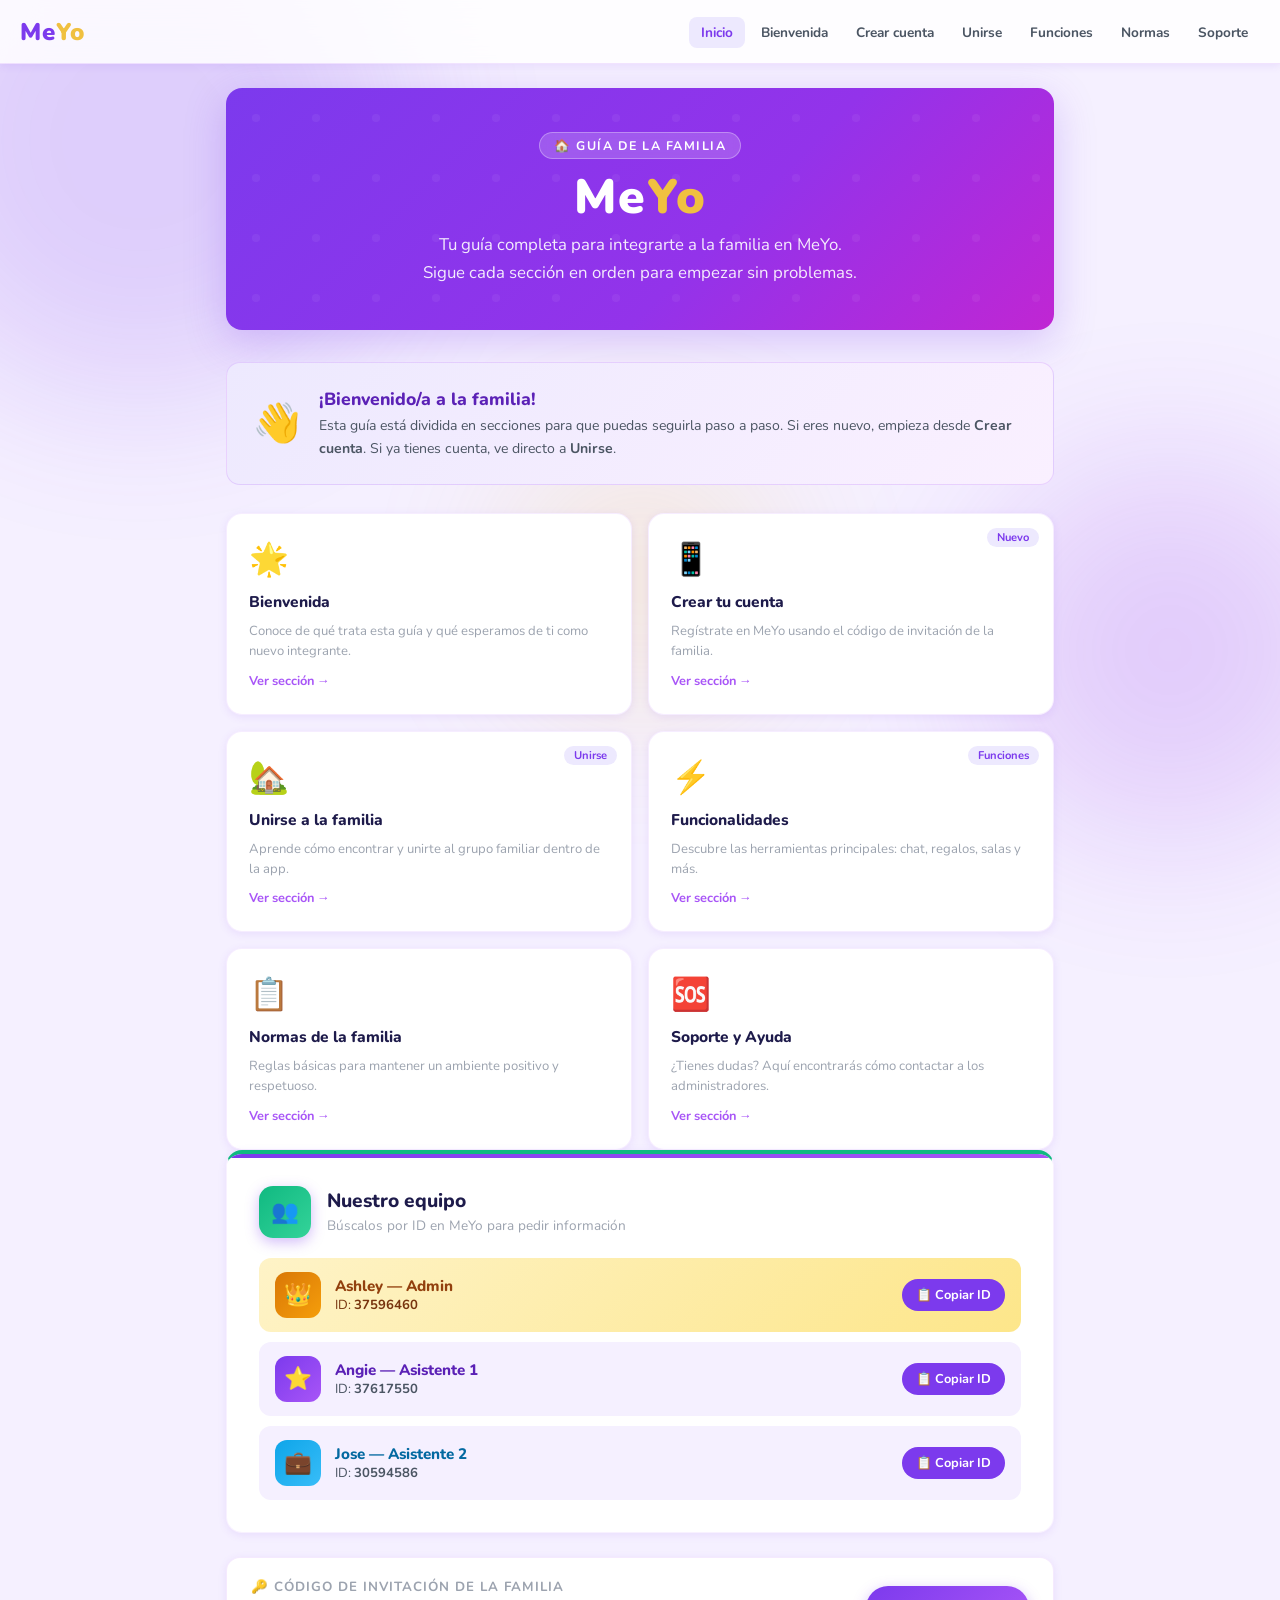
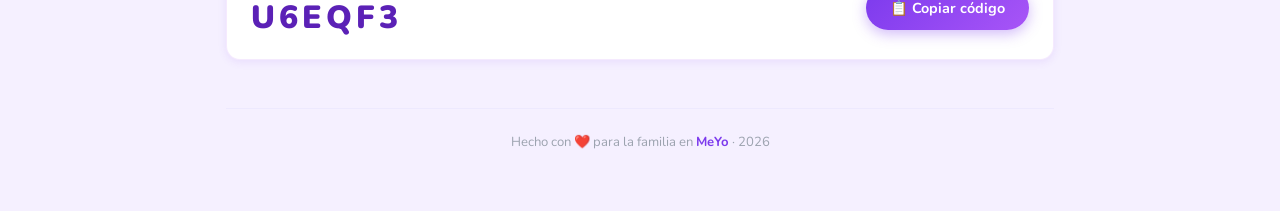
==== index.html @ df69c9ec "JSO: Huia de Meyo" ====
<!DOCTYPE html>
<html lang="es">
<head>
  <meta charset="UTF-8" />
  <meta name="viewport" content="width=device-width, initial-scale=1.0" />
  <title>MeYo – Familia</title>
  <link rel="stylesheet" href="css/styles.css" />
  <style>
    /* Index-specific styles */
    .hub-grid {
      display: grid;
      grid-template-columns: 1fr 1fr;
      gap: 16px;
      margin-top: 8px;
    }
    @media (max-width: 520px) { .hub-grid { grid-template-columns: 1fr; } }

    .hub-card {
      display: flex;
      flex-direction: column;
      align-items: flex-start;
      gap: 10px;
      background: var(--white);
      border-radius: 16px;
      padding: 24px 22px;
      text-decoration: none;
      border: 1px solid rgba(168,85,247,.10);
      box-shadow: var(--shadow-sm);
      transition: all var(--transition);
      position: relative;
      overflow: hidden;
    }
    .hub-card::before {
      content: '';
      position: absolute;
      inset: 0;
      background: linear-gradient(135deg, var(--purple-soft), transparent);
      opacity: 0;
      transition: opacity var(--transition);
    }
    .hub-card:hover {
      transform: translateY(-4px);
      box-shadow: var(--shadow-md);
      border-color: rgba(168,85,247,.3);
    }
    .hub-card:hover::before { opacity: 1; }

    .hub-icon {
      font-size: 2rem;
      position: relative;
      transition: transform var(--transition);
    }
    .hub-card:hover .hub-icon { transform: scale(1.15) rotate(-5deg); }

    .hub-card-title {
      font-size: .97rem;
      font-weight: 800;
      color: var(--text-dark);
      position: relative;
    }
    .hub-card-desc {
      font-size: .82rem;
      color: var(--text-light);
      line-height: 1.5;
      position: relative;
    }
    .hub-arrow {
      margin-top: auto;
      font-size: .8rem;
      font-weight: 700;
      color: var(--purple-light);
      display: flex;
      align-items: center;
      gap: 4px;
      position: relative;
      transition: gap var(--transition);
    }
    .hub-card:hover .hub-arrow { gap: 8px; }

    .hub-step-tag {
      position: absolute;
      top: 14px;
      right: 14px;
      background: var(--purple-mist);
      color: var(--purple);
      font-size: .7rem;
      font-weight: 700;
      padding: 2px 10px;
      border-radius: 999px;
    }

    .welcome-banner {
      background: linear-gradient(135deg, var(--purple-mist), #faf0ff);
      border-radius: 14px;
      padding: 24px 26px;
      margin-bottom: 28px;
      display: flex;
      align-items: center;
      gap: 18px;
      border: 1px solid rgba(168,85,247,.2);
    }
    .welcome-banner .wicon { font-size: 2.4rem; }
    .welcome-banner h2 { font-size: 1.1rem; font-weight: 800; color: var(--purple-dark); margin-bottom: 4px; }
    .welcome-banner p  { font-size: .88rem; color: var(--text-mid); line-height: 1.6; }

    .quick-code {
      background: var(--white);
      border-radius: 14px;
      padding: 20px 24px;
      margin-top: 24px;
      border: 1px solid rgba(168,85,247,.12);
      box-shadow: var(--shadow-sm);
      display: flex;
      align-items: center;
      justify-content: space-between;
      gap: 16px;
      flex-wrap: wrap;
    }
    .quick-code-label { font-size: .83rem; font-weight: 700; color: var(--text-light); text-transform: uppercase; letter-spacing: 1px; }
    .quick-code-number { font-size: 1.8rem; font-weight: 900; letter-spacing: 5px; color: var(--purple-dark); }
  </style>
</head>
<body>

  <div class="bg-blob bg-blob-1"></div>
  <div class="bg-blob bg-blob-2"></div>
  <div class="bg-blob bg-blob-3"></div>

  <!-- Navbar -->
  <nav class="navbar">
    <a href="index.html" class="navbar-logo">Me<span>Yo</span></a>
    <button class="hamburger" id="hamburger" aria-label="Menú">
      <span></span><span></span><span></span>
    </button>
    <ul class="navbar-links" id="nav-links">
      <li><a href="index.html">Inicio</a></li>
      <li><a href="bienvenida.html">Bienvenida</a></li>
      <li><a href="paso1.html">Crear cuenta</a></li>
      <li><a href="paso2.html">Unirse</a></li>
      <li><a href="paso3.html">Funciones</a></li>
      <li><a href="normas.html">Normas</a></li>
      <li><a href="soporte.html">Soporte</a></li>
    </ul>
  </nav>

  <div class="page-wrapper">

    <!-- Hero -->
    <div class="hero animate-in">
      <div class="hero-badge">🏠 Guía de la Familia</div>
      <div class="hero-logo">Me<span>Yo</span></div>
      <p>Tu guía completa para integrarte a la familia en MeYo.<br />
         Sigue cada sección en orden para empezar sin problemas.</p>
    </div>

    <!-- Welcome Banner -->
    <div class="welcome-banner animate-in">
      <div class="wicon">👋</div>
      <div>
        <h2>¡Bienvenido/a a la familia!</h2>
        <p>Esta guía está dividida en secciones para que puedas seguirla paso a paso. Si eres nuevo, empieza desde <strong>Crear cuenta</strong>. Si ya tienes cuenta, ve directo a <strong>Unirse</strong>.</p>
      </div>
    </div>

    <!-- Hub Grid -->
    <div class="hub-grid">
      <a href="bienvenida.html" class="hub-card animate-in">
        <div class="hub-icon">🌟</div>
        <div class="hub-card-title">Bienvenida</div>
        <div class="hub-card-desc">Conoce de qué trata esta guía y qué esperamos de ti como nuevo integrante.</div>
        <div class="hub-arrow">Ver sección →</div>
      </a>

      <a href="paso1.html" class="hub-card animate-in">
        <div class="hub-step-tag">Nuevo</div>
        <div class="hub-icon">📱</div>
        <div class="hub-card-title">Crear tu cuenta</div>
        <div class="hub-card-desc">Regístrate en MeYo usando el código de invitación de la familia.</div>
        <div class="hub-arrow">Ver sección →</div>
      </a>

      <a href="paso2.html" class="hub-card animate-in">
        <div class="hub-step-tag">Unirse</div>
        <div class="hub-icon">🏡</div>
        <div class="hub-card-title">Unirse a la familia</div>
        <div class="hub-card-desc">Aprende cómo encontrar y unirte al grupo familiar dentro de la app.</div>
        <div class="hub-arrow">Ver sección →</div>
      </a>

      <a href="paso3.html" class="hub-card animate-in">
        <div class="hub-step-tag">Funciones</div>
        <div class="hub-icon">⚡</div>
        <div class="hub-card-title">Funcionalidades</div>
        <div class="hub-card-desc">Descubre las herramientas principales: chat, regalos, salas y más.</div>
        <div class="hub-arrow">Ver sección →</div>
      </a>

      <a href="normas.html" class="hub-card animate-in">
        <div class="hub-icon">📋</div>
        <div class="hub-card-title">Normas de la familia</div>
        <div class="hub-card-desc">Reglas básicas para mantener un ambiente positivo y respetuoso.</div>
        <div class="hub-arrow">Ver sección →</div>
      </a>

      <a href="soporte.html" class="hub-card animate-in">
        <div class="hub-icon">🆘</div>
        <div class="hub-card-title">Soporte y Ayuda</div>
        <div class="hub-card-desc">¿Tienes dudas? Aquí encontrarás cómo contactar a los administradores.</div>
        <div class="hub-arrow">Ver sección →</div>
      </a>
    </div>

    <!-- Team Contacts -->
    <div class="card animate-in" style="border-top: 4px solid var(--green);">  
      <div class="card-header">
        <div class="step-badge" style="background:linear-gradient(135deg,var(--green),#34d399);">&#x1F465;</div>
        <div>
          <div class="card-title">Nuestro equipo</div>
          <div class="card-subtitle">Búscalos por ID en MeYo para pedir información</div>
        </div>
      </div>
      <div style="display:flex;flex-direction:column;gap:10px;margin-top:4px;">
        <div style="display:flex;align-items:center;gap:14px;background:linear-gradient(135deg,#fef3c7,#fde68a);border-radius:12px;padding:14px 16px;">
          <div style="width:46px;height:46px;border-radius:12px;background:linear-gradient(135deg,#d97706,#f59e0b);display:flex;align-items:center;justify-content:center;font-size:1.4rem;flex-shrink:0;">&#x1F451;</div>
          <div style="flex:1;">
            <div style="font-size:.95rem;font-weight:800;color:#92400e;">Ashley &mdash; Admin</div>
            <div style="font-size:.82rem;color:#78350f;">ID: <strong>37596460</strong></div>
          </div>
          <button class="copy-btn" data-copy="37596460" style="margin:0;padding:7px 14px;font-size:.8rem;">&#x1F4CB; Copiar ID</button>
        </div>
        <div style="display:flex;align-items:center;gap:14px;background:var(--purple-soft);border-radius:12px;padding:14px 16px;">
          <div style="width:46px;height:46px;border-radius:12px;background:linear-gradient(135deg,var(--purple),var(--purple-light));display:flex;align-items:center;justify-content:center;font-size:1.4rem;flex-shrink:0;">&#x2B50;</div>
          <div style="flex:1;">
            <div style="font-size:.95rem;font-weight:800;color:var(--purple-dark);">Angie &mdash; Asistente 1</div>
            <div style="font-size:.82rem;color:var(--text-mid);">ID: <strong>37617550</strong></div>
          </div>
          <button class="copy-btn" data-copy="37617550" style="margin:0;padding:7px 14px;font-size:.8rem;">&#x1F4CB; Copiar ID</button>
        </div>
        <div style="display:flex;align-items:center;gap:14px;background:var(--purple-soft);border-radius:12px;padding:14px 16px;">
          <div style="width:46px;height:46px;border-radius:12px;background:linear-gradient(135deg,#0ea5e9,#38bdf8);display:flex;align-items:center;justify-content:center;font-size:1.4rem;flex-shrink:0;">&#x1F4BC;</div>
          <div style="flex:1;">
            <div style="font-size:.95rem;font-weight:800;color:#0369a1;">Jose &mdash; Asistente 2</div>
            <div style="font-size:.82rem;color:var(--text-mid);">ID: <strong>30594586</strong></div>
          </div>
          <button class="copy-btn" data-copy="30594586" style="margin:0;padding:7px 14px;font-size:.8rem;">&#x1F4CB; Copiar ID</button>
        </div>
      </div>
    </div>

    <!-- Quick Code -->
    <div class="quick-code animate-in">
      <div>
        <div class="quick-code-label">🔑 Código de invitación de la familia</div>
        <div class="quick-code-number" style="font-size:2rem;letter-spacing:4px;">U6EQF3</div>
      </div>
      <button class="btn btn-primary" data-copy="U6EQF3">📋 Copiar código</button>
    </div>

    <footer class="page-footer">
      <p>Hecho con ❤️ para la familia en <strong>MeYo</strong> · 2026</p>
    </footer>

  </div>

  <div id="toast" class="toast"></div>
  <script src="js/main.js"></script>
</body>
</html>
---- css/styles.css ----
/* ============================================================
   MeYo Family – Global Stylesheet
   ============================================================ */

@import url('https://fonts.googleapis.com/css2?family=Nunito:wght@400;600;700;800;900&display=swap');

/* ---------- CSS Variables ---------- */
:root {
  --purple-dark:  #5b21b6;
  --purple:       #7c3aed;
  --purple-mid:   #9333ea;
  --purple-light: #a855f7;
  --purple-soft:  #f5f0ff;
  --purple-mist:  #ede9fe;
  --gold:         #f0c040;
  --orange:       #f97316;
  --green:        #10b981;
  --red:          #ef4444;
  --white:        #ffffff;
  --text-dark:    #1e1b4b;
  --text-mid:     #4b5563;
  --text-light:   #9ca3af;
  --shadow-sm:    0 2px 8px rgba(124,58,237,.10);
  --shadow-md:    0 6px 24px rgba(124,58,237,.18);
  --shadow-lg:    0 12px 40px rgba(124,58,237,.25);
  --radius:       16px;
  --radius-sm:    10px;
  --transition:   .3s cubic-bezier(.4,0,.2,1);
}

/* ---------- Reset & Base ---------- */
*, *::before, *::after { box-sizing: border-box; margin: 0; padding: 0; }

html { scroll-behavior: smooth; }

body {
  font-family: 'Nunito', 'Segoe UI', sans-serif;
  background: var(--purple-soft);
  color: var(--text-dark);
  min-height: 100vh;
  overflow-x: hidden;
}

/* ---------- Animated BG Blobs ---------- */
.bg-blob {
  position: fixed;
  border-radius: 50%;
  filter: blur(80px);
  opacity: .18;
  pointer-events: none;
  z-index: 0;
  animation: blobDrift 12s ease-in-out infinite alternate;
}
.bg-blob-1 { width: 520px; height: 520px; background: var(--purple);  top: -120px; left: -120px; animation-delay: 0s; }
.bg-blob-2 { width: 380px; height: 380px; background: var(--purple-mid); bottom: 60px; right: -80px; animation-delay: 3s; }
.bg-blob-3 { width: 260px; height: 260px; background: var(--gold); top: 50%; left: 40%; animation-delay: 6s; }

@keyframes blobDrift {
  from { transform: translate(0,0) scale(1); }
  to   { transform: translate(30px,20px) scale(1.08); }
}

/* ---------- Main Wrapper ---------- */
.page-wrapper {
  position: relative;
  z-index: 1;
  max-width: 860px;
  margin: 0 auto;
  padding: 24px 16px 60px;
}

/* ---------- Top Navigation Bar ---------- */
.navbar {
  position: sticky;
  top: 0;
  z-index: 100;
  background: rgba(255,255,255,.85);
  backdrop-filter: blur(18px);
  -webkit-backdrop-filter: blur(18px);
  border-bottom: 1px solid rgba(168,85,247,.15);
  box-shadow: var(--shadow-sm);
  padding: 0 20px;
  display: flex;
  align-items: center;
  justify-content: space-between;
  height: 64px;
}

.navbar-logo {
  font-size: 1.5rem;
  font-weight: 900;
  color: var(--purple);
  text-decoration: none;
  letter-spacing: 1px;
}
.navbar-logo span { color: var(--gold); }

.navbar-links {
  display: flex;
  gap: 4px;
  list-style: none;
}

.navbar-links a {
  text-decoration: none;
  font-size: .85rem;
  font-weight: 700;
  color: var(--text-mid);
  padding: 6px 12px;
  border-radius: 8px;
  transition: background var(--transition), color var(--transition);
}
.navbar-links a:hover,
.navbar-links a.active {
  background: var(--purple-mist);
  color: var(--purple);
}

.hamburger {
  display: none;
  flex-direction: column;
  gap: 5px;
  cursor: pointer;
  background: none;
  border: none;
  padding: 4px;
}
.hamburger span {
  display: block;
  width: 24px;
  height: 3px;
  background: var(--purple);
  border-radius: 3px;
  transition: var(--transition);
}

@media (max-width: 640px) {
  .hamburger { display: flex; }
  .navbar-links {
    display: none;
    position: absolute;
    top: 64px; left: 0; right: 0;
    background: var(--white);
    flex-direction: column;
    padding: 12px 20px 20px;
    border-bottom: 1px solid var(--purple-mist);
    box-shadow: var(--shadow-md);
  }
  .navbar-links.open { display: flex; }
}

/* ---------- Page Hero ---------- */
.hero {
  background: linear-gradient(135deg, var(--purple) 0%, var(--purple-mid) 60%, #c026d3 100%);
  border-radius: var(--radius);
  padding: 44px 32px;
  text-align: center;
  color: var(--white);
  margin-bottom: 32px;
  box-shadow: var(--shadow-lg);
  position: relative;
  overflow: hidden;
}

.hero::before {
  content: '';
  position: absolute;
  inset: 0;
  background: url("data:image/svg+xml,%3Csvg width='60' height='60' viewBox='0 0 60 60' xmlns='http://www.w3.org/2000/svg'%3E%3Cg fill='none' fill-rule='evenodd'%3E%3Cg fill='%23ffffff' fill-opacity='0.05'%3E%3Ccircle cx='30' cy='30' r='4'/%3E%3C/g%3E%3C/g%3E%3C/svg%3E") repeat;
}

.hero-badge {
  display: inline-block;
  background: rgba(255,255,255,.18);
  border: 1px solid rgba(255,255,255,.3);
  border-radius: 999px;
  font-size: .78rem;
  font-weight: 700;
  letter-spacing: 1.5px;
  text-transform: uppercase;
  padding: 4px 14px;
  margin-bottom: 14px;
  backdrop-filter: blur(8px);
}

.hero-logo {
  font-size: 3rem;
  font-weight: 900;
  letter-spacing: 2px;
  line-height: 1;
  margin-bottom: 10px;
  position: relative;
}
.hero-logo span { color: var(--gold); }

.hero p {
  font-size: 1.05rem;
  opacity: .9;
  max-width: 520px;
  margin: 0 auto;
  line-height: 1.65;
  position: relative;
}

/* ---------- Step Progress Bar ---------- */
.progress-bar {
  display: flex;
  align-items: center;
  justify-content: center;
  gap: 0;
  margin-bottom: 32px;
  flex-wrap: wrap;
  gap: 6px;
}

.progress-step {
  display: flex;
  flex-direction: column;
  align-items: center;
  gap: 6px;
  text-decoration: none;
}

.progress-circle {
  width: 40px;
  height: 40px;
  border-radius: 50%;
  background: var(--white);
  border: 2px solid var(--purple-mist);
  display: flex;
  align-items: center;
  justify-content: center;
  font-size: .9rem;
  font-weight: 800;
  color: var(--text-light);
  transition: var(--transition);
  box-shadow: var(--shadow-sm);
}

.progress-step.done .progress-circle {
  background: var(--green);
  border-color: var(--green);
  color: var(--white);
}
.progress-step.active .progress-circle {
  background: linear-gradient(135deg, var(--purple), var(--purple-light));
  border-color: var(--purple);
  color: var(--white);
  box-shadow: 0 0 0 4px rgba(168,85,247,.25);
  transform: scale(1.12);
}
.progress-step:hover .progress-circle {
  border-color: var(--purple-light);
  color: var(--purple);
  transform: scale(1.08);
}
.progress-step.active:hover .progress-circle { transform: scale(1.12); }

.progress-label {
  font-size: .7rem;
  font-weight: 700;
  color: var(--text-light);
  text-transform: uppercase;
  letter-spacing: .5px;
}
.progress-step.active .progress-label { color: var(--purple); }

.progress-line {
  flex: 1;
  min-width: 20px;
  max-width: 60px;
  height: 2px;
  background: var(--purple-mist);
  border-radius: 2px;
  margin-bottom: 22px;
}

/* ---------- Cards ---------- */
.card {
  background: var(--white);
  border-radius: var(--radius);
  padding: 32px;
  box-shadow: var(--shadow-sm);
  margin-bottom: 24px;
  transition: box-shadow var(--transition), transform var(--transition);
  border: 1px solid rgba(168,85,247,.08);
  position: relative;
  overflow: hidden;
}
.card:hover {
  box-shadow: var(--shadow-md);
  transform: translateY(-2px);
}
.card::before {
  content: '';
  position: absolute;
  top: 0; left: 0; right: 0;
  height: 4px;
  background: linear-gradient(90deg, var(--purple), var(--purple-light));
  border-radius: var(--radius) var(--radius) 0 0;
}
.card.orange::before { background: linear-gradient(90deg, var(--orange), #fbbf24); }
.card.green::before  { background: linear-gradient(90deg, var(--green), #34d399); }

/* ---------- Card Header ---------- */
.card-header {
  display: flex;
  align-items: center;
  gap: 16px;
  margin-bottom: 20px;
}

.step-badge {
  width: 52px;
  height: 52px;
  border-radius: 14px;
  background: linear-gradient(135deg, var(--purple), var(--purple-light));
  display: flex;
  align-items: center;
  justify-content: center;
  font-size: 1.4rem;
  font-weight: 800;
  color: var(--white);
  flex-shrink: 0;
  box-shadow: 0 4px 14px rgba(124,58,237,.35);
}
.step-badge.orange { background: linear-gradient(135deg, var(--orange), #fbbf24); box-shadow: 0 4px 14px rgba(249,115,22,.35); }
.step-badge.green  { background: linear-gradient(135deg, var(--green), #34d399);  box-shadow: 0 4px 14px rgba(16,185,129,.35); }

.card-title {
  font-size: 1.2rem;
  font-weight: 800;
  color: var(--text-dark);
  line-height: 1.3;
}
.card-subtitle {
  font-size: .85rem;
  color: var(--text-light);
  margin-top: 2px;
}

/* ---------- Typography in Cards ---------- */
.card p {
  font-size: .97rem;
  line-height: 1.75;
  color: var(--text-mid);
  margin-bottom: 12px;
}
.card p:last-child { margin-bottom: 0; }

.card ol, .card ul {
  padding-left: 20px;
  display: flex;
  flex-direction: column;
  gap: 8px;
}
.card ol li, .card ul li {
  font-size: .95rem;
  line-height: 1.7;
  color: var(--text-mid);
}
.card ul { list-style: none; padding-left: 0; }
.card ul li { padding-left: 20px; position: relative; }
.card ul li::before {
  content: '→';
  position: absolute;
  left: 0;
  color: var(--purple-light);
  font-weight: 700;
}

/* ---------- Invite Code Box ---------- */
.invite-box {
  background: linear-gradient(135deg, var(--purple-mist), #faf0ff);
  border: 2px dashed var(--purple-light);
  border-radius: 14px;
  padding: 24px 20px;
  text-align: center;
  margin: 20px 0;
  position: relative;
}

.invite-label {
  font-size: .8rem;
  font-weight: 700;
  color: var(--purple);
  text-transform: uppercase;
  letter-spacing: 1.5px;
  margin-bottom: 10px;
}

.invite-code {
  font-size: 2.4rem;
  font-weight: 900;
  letter-spacing: 8px;
  color: var(--purple-dark);
  font-variant-numeric: tabular-nums;
  user-select: all;
}

.copy-btn {
  display: inline-flex;
  align-items: center;
  gap: 6px;
  margin-top: 14px;
  background: var(--purple);
  color: var(--white);
  border: none;
  border-radius: 999px;
  padding: 8px 20px;
  font-size: .85rem;
  font-weight: 700;
  cursor: pointer;
  transition: background var(--transition), transform var(--transition), box-shadow var(--transition);
  font-family: inherit;
}
.copy-btn:hover {
  background: var(--purple-dark);
  transform: translateY(-1px);
  box-shadow: 0 4px 14px rgba(124,58,237,.35);
}
.copy-btn:active { transform: scale(.97); }
.copy-btn.copied { background: var(--green); }

/* ---------- Feature Grid ---------- */
.feature-grid {
  display: grid;
  grid-template-columns: 1fr 1fr;
  gap: 14px;
  margin-top: 16px;
}
@media (max-width: 540px) {
  .feature-grid { grid-template-columns: 1fr; }
}

.feature-card {
  background: var(--purple-soft);
  border-radius: 12px;
  padding: 18px;
  display: flex;
  gap: 14px;
  align-items: flex-start;
  cursor: pointer;
  transition: background var(--transition), transform var(--transition), box-shadow var(--transition);
  border: 1px solid transparent;
}
.feature-card:hover {
  background: var(--purple-mist);
  border-color: rgba(168,85,247,.3);
  transform: translateY(-2px);
  box-shadow: var(--shadow-sm);
}

.feature-icon {
  font-size: 1.8rem;
  flex-shrink: 0;
  line-height: 1;
  transition: transform var(--transition);
}
.feature-card:hover .feature-icon { transform: scale(1.15) rotate(-5deg); }

.feature-card h4 {
  font-size: .95rem;
  font-weight: 800;
  color: var(--purple-dark);
  margin-bottom: 4px;
}
.feature-card p {
  font-size: .84rem !important;
  color: var(--text-mid) !important;
  margin: 0 !important;
  line-height: 1.55 !important;
}

/* ---------- Rules List ---------- */
.rules-list {
  display: flex;
  flex-direction: column;
  gap: 12px;
  margin-top: 16px;
}

.rule-item {
  display: flex;
  gap: 14px;
  align-items: flex-start;
  background: #fff7ed;
  border-radius: 10px;
  padding: 14px 16px;
  border-left: 4px solid var(--orange);
  transition: transform var(--transition), box-shadow var(--transition);
  cursor: default;
}
.rule-item:hover {
  transform: translateX(4px);
  box-shadow: var(--shadow-sm);
}

.rule-number {
  font-size: 1rem;
  font-weight: 900;
  color: var(--orange);
  min-width: 24px;
}

.rule-item h4 { font-size: .93rem; font-weight: 800; color: #c2410c; margin-bottom: 3px; }
.rule-item p  { font-size: .87rem !important; color: #78350f !important; margin: 0 !important; line-height: 1.5 !important; }

/* ---------- Accordion ---------- */
.accordion-item {
  background: var(--white);
  border-radius: 12px;
  border: 1px solid rgba(168,85,247,.12);
  margin-bottom: 10px;
  overflow: hidden;
  box-shadow: var(--shadow-sm);
}

.accordion-header {
  width: 100%;
  background: none;
  border: none;
  padding: 18px 20px;
  display: flex;
  align-items: center;
  gap: 14px;
  cursor: pointer;
  text-align: left;
  font-family: inherit;
  transition: background var(--transition);
}
.accordion-header:hover { background: var(--purple-soft); }

.accordion-icon { font-size: 1.4rem; flex-shrink: 0; }
.accordion-title { font-size: .97rem; font-weight: 700; color: var(--text-dark); flex: 1; }
.accordion-arrow {
  font-size: .85rem;
  color: var(--text-light);
  transition: transform var(--transition);
  margin-left: auto;
}
.accordion-item.open .accordion-arrow { transform: rotate(180deg); }
.accordion-item.open .accordion-header { background: var(--purple-mist); }

.accordion-body {
  max-height: 0;
  overflow: hidden;
  transition: max-height .4s cubic-bezier(.4,0,.2,1), padding .3s;
  padding: 0 20px;
}
.accordion-body.open {
  max-height: 400px;
  padding: 0 20px 18px;
}
.accordion-body p {
  font-size: .92rem;
  color: var(--text-mid);
  line-height: 1.7;
  margin: 0;
}

/* ---------- Navigation Buttons ---------- */
.nav-buttons {
  display: flex;
  gap: 12px;
  justify-content: space-between;
  margin-top: 32px;
  flex-wrap: wrap;
}

.btn {
  display: inline-flex;
  align-items: center;
  gap: 8px;
  padding: 12px 24px;
  border-radius: 999px;
  font-size: .9rem;
  font-weight: 700;
  text-decoration: none;
  border: none;
  cursor: pointer;
  font-family: inherit;
  transition: all var(--transition);
}

.btn-primary {
  background: linear-gradient(135deg, var(--purple), var(--purple-light));
  color: var(--white);
  box-shadow: 0 4px 14px rgba(124,58,237,.35);
}
.btn-primary:hover {
  transform: translateY(-2px);
  box-shadow: 0 8px 24px rgba(124,58,237,.45);
}

.btn-secondary {
  background: var(--white);
  color: var(--purple);
  border: 2px solid var(--purple-mist);
}
.btn-secondary:hover {
  background: var(--purple-mist);
  border-color: var(--purple-light);
  transform: translateY(-2px);
}

.btn-ghost {
  background: transparent;
  color: var(--text-light);
  border: 2px solid var(--purple-mist);
}
.btn-ghost:hover {
  color: var(--purple);
  border-color: var(--purple-light);
  background: var(--purple-soft);
}

/* ---------- Toast Notification ---------- */
.toast {
  position: fixed;
  bottom: 28px;
  left: 50%;
  transform: translateX(-50%) translateY(20px);
  background: var(--text-dark);
  color: var(--white);
  padding: 12px 24px;
  border-radius: 999px;
  font-size: .88rem;
  font-weight: 700;
  box-shadow: var(--shadow-lg);
  opacity: 0;
  pointer-events: none;
  transition: opacity .3s, transform .3s;
  z-index: 9999;
  white-space: nowrap;
}
.toast.show {
  opacity: 1;
  transform: translateX(-50%) translateY(0);
}

/* ---------- Page Enter Animation ---------- */
.animate-in {
  animation: fadeSlideUp .5s cubic-bezier(.4,0,.2,1) both;
}
.animate-in:nth-child(1) { animation-delay: .05s; }
.animate-in:nth-child(2) { animation-delay: .12s; }
.animate-in:nth-child(3) { animation-delay: .19s; }
.animate-in:nth-child(4) { animation-delay: .26s; }
.animate-in:nth-child(5) { animation-delay: .33s; }

@keyframes fadeSlideUp {
  from { opacity: 0; transform: translateY(24px); }
  to   { opacity: 1; transform: translateY(0); }
}

/* ---------- Section Badge ---------- */
.section-badge {
  display: inline-flex;
  align-items: center;
  gap: 6px;
  background: var(--purple-mist);
  color: var(--purple);
  font-size: .78rem;
  font-weight: 700;
  text-transform: uppercase;
  letter-spacing: 1px;
  padding: 4px 12px;
  border-radius: 999px;
  margin-bottom: 20px;
}

/* ---------- Info Box ---------- */
.info-box {
  background: var(--purple-mist);
  border-left: 4px solid var(--purple-light);
  border-radius: 0 10px 10px 0;
  padding: 14px 18px;
  margin: 14px 0;
  font-size: .9rem;
  color: var(--purple-dark);
  font-weight: 600;
}

/* ---------- Checklist ---------- */
.checklist {
  display: flex;
  flex-direction: column;
  gap: 10px;
  margin-top: 14px;
}

.check-item {
  display: flex;
  align-items: center;
  gap: 12px;
  background: var(--purple-soft);
  border-radius: 10px;
  padding: 12px 16px;
  cursor: pointer;
  transition: background var(--transition), transform var(--transition);
  user-select: none;
}
.check-item:hover { background: var(--purple-mist); transform: translateX(3px); }
.check-item.checked { background: #ecfdf5; }

.check-box {
  width: 22px;
  height: 22px;
  border-radius: 6px;
  border: 2px solid var(--purple-light);
  background: var(--white);
  display: flex;
  align-items: center;
  justify-content: center;
  font-size: .9rem;
  flex-shrink: 0;
  transition: var(--transition);
}
.check-item.checked .check-box {
  background: var(--green);
  border-color: var(--green);
  color: var(--white);
}

.check-text {
  font-size: .93rem;
  font-weight: 600;
  color: var(--text-mid);
}
.check-item.checked .check-text {
  color: var(--green);
  text-decoration: line-through;
  opacity: .8;
}

/* ---------- Footer ---------- */
.page-footer {
  text-align: center;
  margin-top: 48px;
  padding-top: 24px;
  border-top: 1px solid var(--purple-mist);
  font-size: .82rem;
  color: var(--text-light);
}
.page-footer strong { color: var(--purple); }
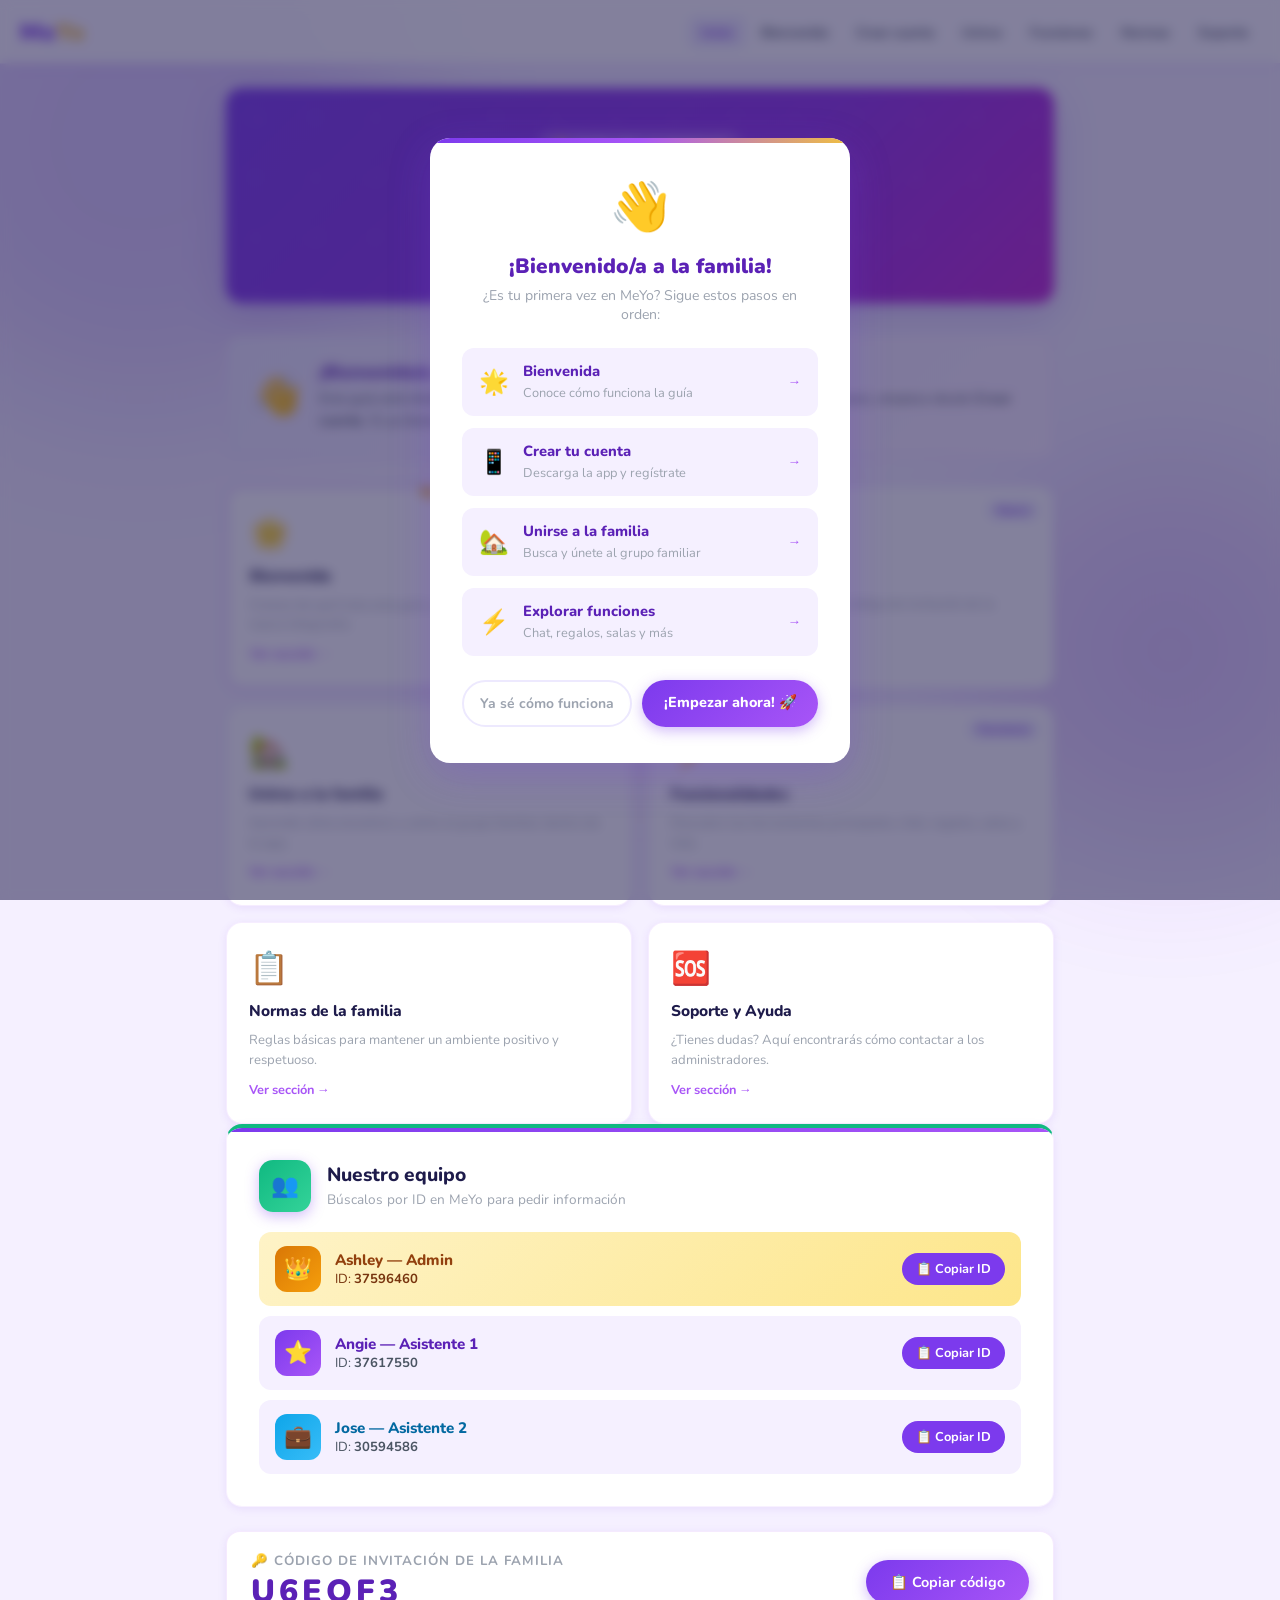
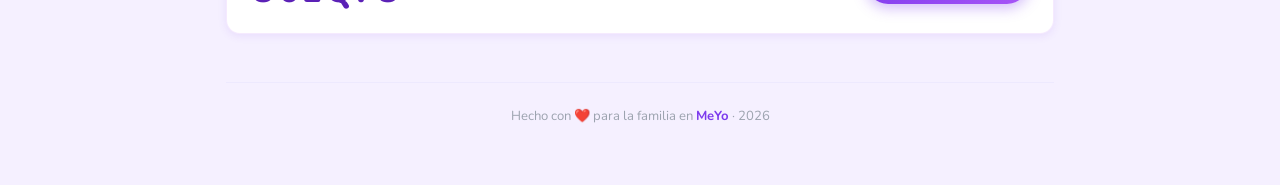
==== commit 601bcd7f: "JSO: Se actualiza pagina" ====
--- a/index.html
+++ b/index.html
@@ -149,8 +149,7 @@
     <div class="hero animate-in">
       <div class="hero-badge">🏠 Guía de la Familia</div>
       <div class="hero-logo">Me<span>Yo</span></div>
-      <p>Tu guía completa para integrarte a la familia en MeYo.<br />
-         Sigue cada sección en orden para empezar sin problemas.</p>
+      <p id="typing-target" data-lines='["Tu guía para integrarte a la familia en MeYo.","Sigue cada paso y empieza sin problemas.","¡Bienvenido/a! La familia te espera."]'></p>
     </div>
 
     <!-- Welcome Banner -->
@@ -164,14 +163,16 @@
 
     <!-- Hub Grid -->
     <div class="hub-grid">
-      <a href="bienvenida.html" class="hub-card animate-in">
+      <a href="bienvenida.html" class="hub-card" style="border: 2px solid rgba(168,85,247,.35);">
+        <div class="hub-start-arrow">👇</div>
         <div class="hub-icon">🌟</div>
         <div class="hub-card-title">Bienvenida</div>
         <div class="hub-card-desc">Conoce de qué trata esta guía y qué esperamos de ti como nuevo integrante.</div>
         <div class="hub-arrow">Ver sección →</div>
-      </a>
-
-      <a href="paso1.html" class="hub-card animate-in">
+        <span class="start-here-badge">✨ Empieza aquí</span>
+      </a>
+
+      <a href="paso1.html" class="hub-card">
         <div class="hub-step-tag">Nuevo</div>
         <div class="hub-icon">📱</div>
         <div class="hub-card-title">Crear tu cuenta</div>
@@ -179,7 +180,7 @@
         <div class="hub-arrow">Ver sección →</div>
       </a>
 
-      <a href="paso2.html" class="hub-card animate-in">
+      <a href="paso2.html" class="hub-card">
         <div class="hub-step-tag">Unirse</div>
         <div class="hub-icon">🏡</div>
         <div class="hub-card-title">Unirse a la familia</div>
@@ -187,7 +188,7 @@
         <div class="hub-arrow">Ver sección →</div>
       </a>
 
-      <a href="paso3.html" class="hub-card animate-in">
+      <a href="paso3.html" class="hub-card">
         <div class="hub-step-tag">Funciones</div>
         <div class="hub-icon">⚡</div>
         <div class="hub-card-title">Funcionalidades</div>
@@ -195,14 +196,14 @@
         <div class="hub-arrow">Ver sección →</div>
       </a>
 
-      <a href="normas.html" class="hub-card animate-in">
+      <a href="normas.html" class="hub-card">
         <div class="hub-icon">📋</div>
         <div class="hub-card-title">Normas de la familia</div>
         <div class="hub-card-desc">Reglas básicas para mantener un ambiente positivo y respetuoso.</div>
         <div class="hub-arrow">Ver sección →</div>
       </a>
 
-      <a href="soporte.html" class="hub-card animate-in">
+      <a href="soporte.html" class="hub-card">
         <div class="hub-icon">🆘</div>
         <div class="hub-card-title">Soporte y Ayuda</div>
         <div class="hub-card-desc">¿Tienes dudas? Aquí encontrarás cómo contactar a los administradores.</div>
@@ -263,6 +264,61 @@
   </div>
 
   <div id="toast" class="toast"></div>
+
+  <!-- Floating "¿Eres nuevo?" Button -->
+  <button class="float-new-btn hidden" id="float-new-btn" aria-label="¿Eres nuevo?">
+    👋 ¿Eres nuevo?
+  </button>
+
+  <!-- Onboarding Modal -->
+  <div class="onboarding-overlay" id="onboarding-overlay" role="dialog" aria-modal="true" aria-label="Bienvenida">
+    <div class="onboarding-modal">
+      <span class="onboarding-wave">👋</span>
+      <h2>¡Bienvenido/a a la familia!</h2>
+      <p class="onboarding-sub">¿Es tu primera vez en MeYo? Sigue estos pasos en orden:</p>
+
+      <div class="onboarding-steps">
+        <a href="bienvenida.html" class="onboarding-step">
+          <span class="onboarding-step-icon">🌟</span>
+          <div class="onboarding-step-text">
+            <strong>Bienvenida</strong>
+            <span>Conoce cómo funciona la guía</span>
+          </div>
+          <span class="onboarding-step-arrow">→</span>
+        </a>
+        <a href="paso1.html" class="onboarding-step">
+          <span class="onboarding-step-icon">📱</span>
+          <div class="onboarding-step-text">
+            <strong>Crear tu cuenta</strong>
+            <span>Descarga la app y regístrate</span>
+          </div>
+          <span class="onboarding-step-arrow">→</span>
+        </a>
+        <a href="paso2.html" class="onboarding-step">
+          <span class="onboarding-step-icon">🏡</span>
+          <div class="onboarding-step-text">
+            <strong>Unirse a la familia</strong>
+            <span>Busca y únete al grupo familiar</span>
+          </div>
+          <span class="onboarding-step-arrow">→</span>
+        </a>
+        <a href="paso3.html" class="onboarding-step">
+          <span class="onboarding-step-icon">⚡</span>
+          <div class="onboarding-step-text">
+            <strong>Explorar funciones</strong>
+            <span>Chat, regalos, salas y más</span>
+          </div>
+          <span class="onboarding-step-arrow">→</span>
+        </a>
+      </div>
+
+      <div class="onboarding-btn-row">
+        <button class="onboarding-dismiss">Ya sé cómo funciona</button>
+        <a href="bienvenida.html" class="onboarding-cta">¡Empezar ahora! 🚀</a>
+      </div>
+    </div>
+  </div>
+
   <script src="js/main.js"></script>
 </body>
 </html>
--- a/css/styles.css
+++ b/css/styles.css
@@ -744,3 +744,295 @@
   color: var(--text-light);
 }
 .page-footer strong { color: var(--purple); }
+
+/* ============================================================
+   ONBOARDING IMPROVEMENTS
+   ============================================================ */
+
+/* ---------- Typing Cursor ---------- */
+.typing-cursor {
+  display: inline-block;
+  width: 2px;
+  height: 1.1em;
+  background: rgba(255,255,255,.85);
+  margin-left: 2px;
+  vertical-align: text-bottom;
+  animation: blink .7s step-end infinite;
+}
+@keyframes blink {
+  0%, 100% { opacity: 1; }
+  50%       { opacity: 0; }
+}
+
+/* ---------- Hub Card Stagger Entrance ---------- */
+/* Cards slide up one by one – each gets its own delay */
+.hub-card {
+  opacity: 0;
+  transform: translateY(32px);
+  animation: hubCardIn .55s cubic-bezier(.34,1.56,.64,1) both;
+}
+@keyframes hubCardIn {
+  to { opacity: 1; transform: translateY(0); }
+}
+.hub-grid .hub-card:nth-child(1) { animation-delay: .10s; }
+.hub-grid .hub-card:nth-child(2) { animation-delay: .22s; }
+.hub-grid .hub-card:nth-child(3) { animation-delay: .34s; }
+.hub-grid .hub-card:nth-child(4) { animation-delay: .46s; }
+.hub-grid .hub-card:nth-child(5) { animation-delay: .58s; }
+.hub-grid .hub-card:nth-child(6) { animation-delay: .70s; }
+
+/* ---------- "Empieza Aquí" Glow Badge ---------- */
+.start-here-badge {
+  position: absolute;
+  bottom: 14px;
+  right: 14px;
+  background: linear-gradient(135deg, var(--purple), var(--purple-light));
+  color: var(--white);
+  font-size: .68rem;
+  font-weight: 800;
+  letter-spacing: .8px;
+  text-transform: uppercase;
+  padding: 4px 10px;
+  border-radius: 999px;
+  box-shadow: 0 0 0 0 rgba(168,85,247,.6);
+  animation: startGlow 1.8s ease-in-out infinite;
+  pointer-events: none;
+}
+@keyframes startGlow {
+  0%, 100% { box-shadow: 0 0 0 0 rgba(168,85,247,.6); }
+  50%       { box-shadow: 0 0 0 8px rgba(168,85,247,0); }
+}
+
+/* ---------- Animated Progress Line Fill ---------- */
+.progress-line {
+  position: relative;
+  overflow: hidden;
+}
+.progress-line::after {
+  content: '';
+  position: absolute;
+  top: 0; left: 0;
+  height: 100%;
+  width: 0;
+  background: linear-gradient(90deg, var(--purple), var(--purple-light));
+  border-radius: 2px;
+  transition: width .8s cubic-bezier(.4,0,.2,1) .4s;
+}
+.progress-line.filled::after { width: 100%; }
+
+/* ---------- Onboarding Modal ---------- */
+.onboarding-overlay {
+  position: fixed;
+  inset: 0;
+  background: rgba(30,27,75,.55);
+  backdrop-filter: blur(6px);
+  -webkit-backdrop-filter: blur(6px);
+  z-index: 9990;
+  display: flex;
+  align-items: center;
+  justify-content: center;
+  padding: 16px;
+  opacity: 0;
+  pointer-events: none;
+  transition: opacity .35s ease;
+}
+.onboarding-overlay.visible {
+  opacity: 1;
+  pointer-events: all;
+}
+
+.onboarding-modal {
+  background: var(--white);
+  border-radius: 20px;
+  padding: 36px 32px;
+  max-width: 420px;
+  width: 100%;
+  box-shadow: var(--shadow-lg);
+  transform: scale(.92) translateY(20px);
+  transition: transform .4s cubic-bezier(.34,1.56,.64,1);
+  position: relative;
+  overflow: hidden;
+}
+.onboarding-modal::before {
+  content: '';
+  position: absolute;
+  top: 0; left: 0; right: 0;
+  height: 5px;
+  background: linear-gradient(90deg, var(--purple), var(--purple-light), var(--gold));
+}
+.onboarding-overlay.visible .onboarding-modal {
+  transform: scale(1) translateY(0);
+}
+
+.onboarding-wave {
+  font-size: 3rem;
+  text-align: center;
+  display: block;
+  margin-bottom: 12px;
+  animation: waveHand .8s ease-in-out 3;
+  transform-origin: 70% 80%;
+}
+@keyframes waveHand {
+  0%, 100% { transform: rotate(0deg); }
+  25%       { transform: rotate(-15deg); }
+  75%       { transform: rotate(15deg); }
+}
+
+.onboarding-modal h2 {
+  text-align: center;
+  font-size: 1.3rem;
+  font-weight: 900;
+  color: var(--purple-dark);
+  margin-bottom: 6px;
+}
+.onboarding-modal .onboarding-sub {
+  text-align: center;
+  font-size: .88rem;
+  color: var(--text-light);
+  margin-bottom: 24px;
+}
+
+.onboarding-steps {
+  display: flex;
+  flex-direction: column;
+  gap: 12px;
+  margin-bottom: 24px;
+}
+.onboarding-step {
+  display: flex;
+  align-items: center;
+  gap: 14px;
+  background: var(--purple-soft);
+  border-radius: 12px;
+  padding: 12px 16px;
+  text-decoration: none;
+  transition: background var(--transition), transform var(--transition);
+  border: 1.5px solid transparent;
+}
+.onboarding-step:hover {
+  background: var(--purple-mist);
+  border-color: rgba(168,85,247,.3);
+  transform: translateX(4px);
+}
+.onboarding-step-icon {
+  font-size: 1.5rem;
+  flex-shrink: 0;
+}
+.onboarding-step-text strong {
+  display: block;
+  font-size: .92rem;
+  font-weight: 800;
+  color: var(--purple-dark);
+}
+.onboarding-step-text span {
+  font-size: .8rem;
+  color: var(--text-light);
+}
+.onboarding-step-arrow {
+  margin-left: auto;
+  color: var(--purple-light);
+  font-size: .85rem;
+  font-weight: 700;
+}
+
+.onboarding-btn-row {
+  display: flex;
+  gap: 10px;
+}
+.onboarding-cta {
+  flex: 1;
+  display: block;
+  text-align: center;
+  background: linear-gradient(135deg, var(--purple), var(--purple-light));
+  color: var(--white);
+  border: none;
+  border-radius: 999px;
+  padding: 12px 20px;
+  font-size: .9rem;
+  font-weight: 800;
+  cursor: pointer;
+  text-decoration: none;
+  font-family: inherit;
+  transition: all var(--transition);
+  box-shadow: 0 4px 14px rgba(124,58,237,.35);
+}
+.onboarding-cta:hover {
+  transform: translateY(-2px);
+  box-shadow: 0 8px 24px rgba(124,58,237,.45);
+}
+.onboarding-dismiss {
+  background: var(--white);
+  border: 2px solid var(--purple-mist);
+  color: var(--text-light);
+  border-radius: 999px;
+  padding: 12px 16px;
+  font-size: .87rem;
+  font-weight: 700;
+  cursor: pointer;
+  font-family: inherit;
+  transition: all var(--transition);
+}
+.onboarding-dismiss:hover {
+  border-color: var(--purple-light);
+  color: var(--purple);
+}
+
+/* ---------- Floating "¿Eres Nuevo?" Button ---------- */
+.float-new-btn {
+  position: fixed;
+  bottom: 28px;
+  right: 20px;
+  z-index: 9980;
+  background: linear-gradient(135deg, var(--purple), var(--purple-light));
+  color: var(--white);
+  border: none;
+  border-radius: 999px;
+  padding: 12px 20px;
+  font-size: .85rem;
+  font-weight: 800;
+  font-family: inherit;
+  cursor: pointer;
+  box-shadow: 0 6px 20px rgba(124,58,237,.45);
+  display: flex;
+  align-items: center;
+  gap: 8px;
+  transition: all var(--transition);
+  animation: floatBtnPulse 3s ease-in-out infinite;
+}
+.float-new-btn:hover {
+  transform: translateY(-3px) scale(1.04);
+  box-shadow: 0 10px 28px rgba(124,58,237,.55);
+  animation: none;
+}
+.float-new-btn.hidden {
+  opacity: 0;
+  pointer-events: none;
+  transform: translateY(20px);
+}
+@keyframes floatBtnPulse {
+  0%, 100% { box-shadow: 0 6px 20px rgba(124,58,237,.45); }
+  50%       { box-shadow: 0 6px 32px rgba(124,58,237,.7); }
+}
+
+/* ---------- Confetti Canvas ---------- */
+#confetti-canvas {
+  position: fixed;
+  inset: 0;
+  pointer-events: none;
+  z-index: 9970;
+}
+
+/* ---------- Hub Card "Empieza Aquí" arrow ---------- */
+.hub-start-arrow {
+  position: absolute;
+  top: -10px;
+  left: 50%;
+  transform: translateX(-50%);
+  font-size: 1.2rem;
+  animation: bounceArrow .7s ease-in-out infinite alternate;
+  pointer-events: none;
+}
+@keyframes bounceArrow {
+  from { transform: translateX(-50%) translateY(0); }
+  to   { transform: translateX(-50%) translateY(-6px); }
+}
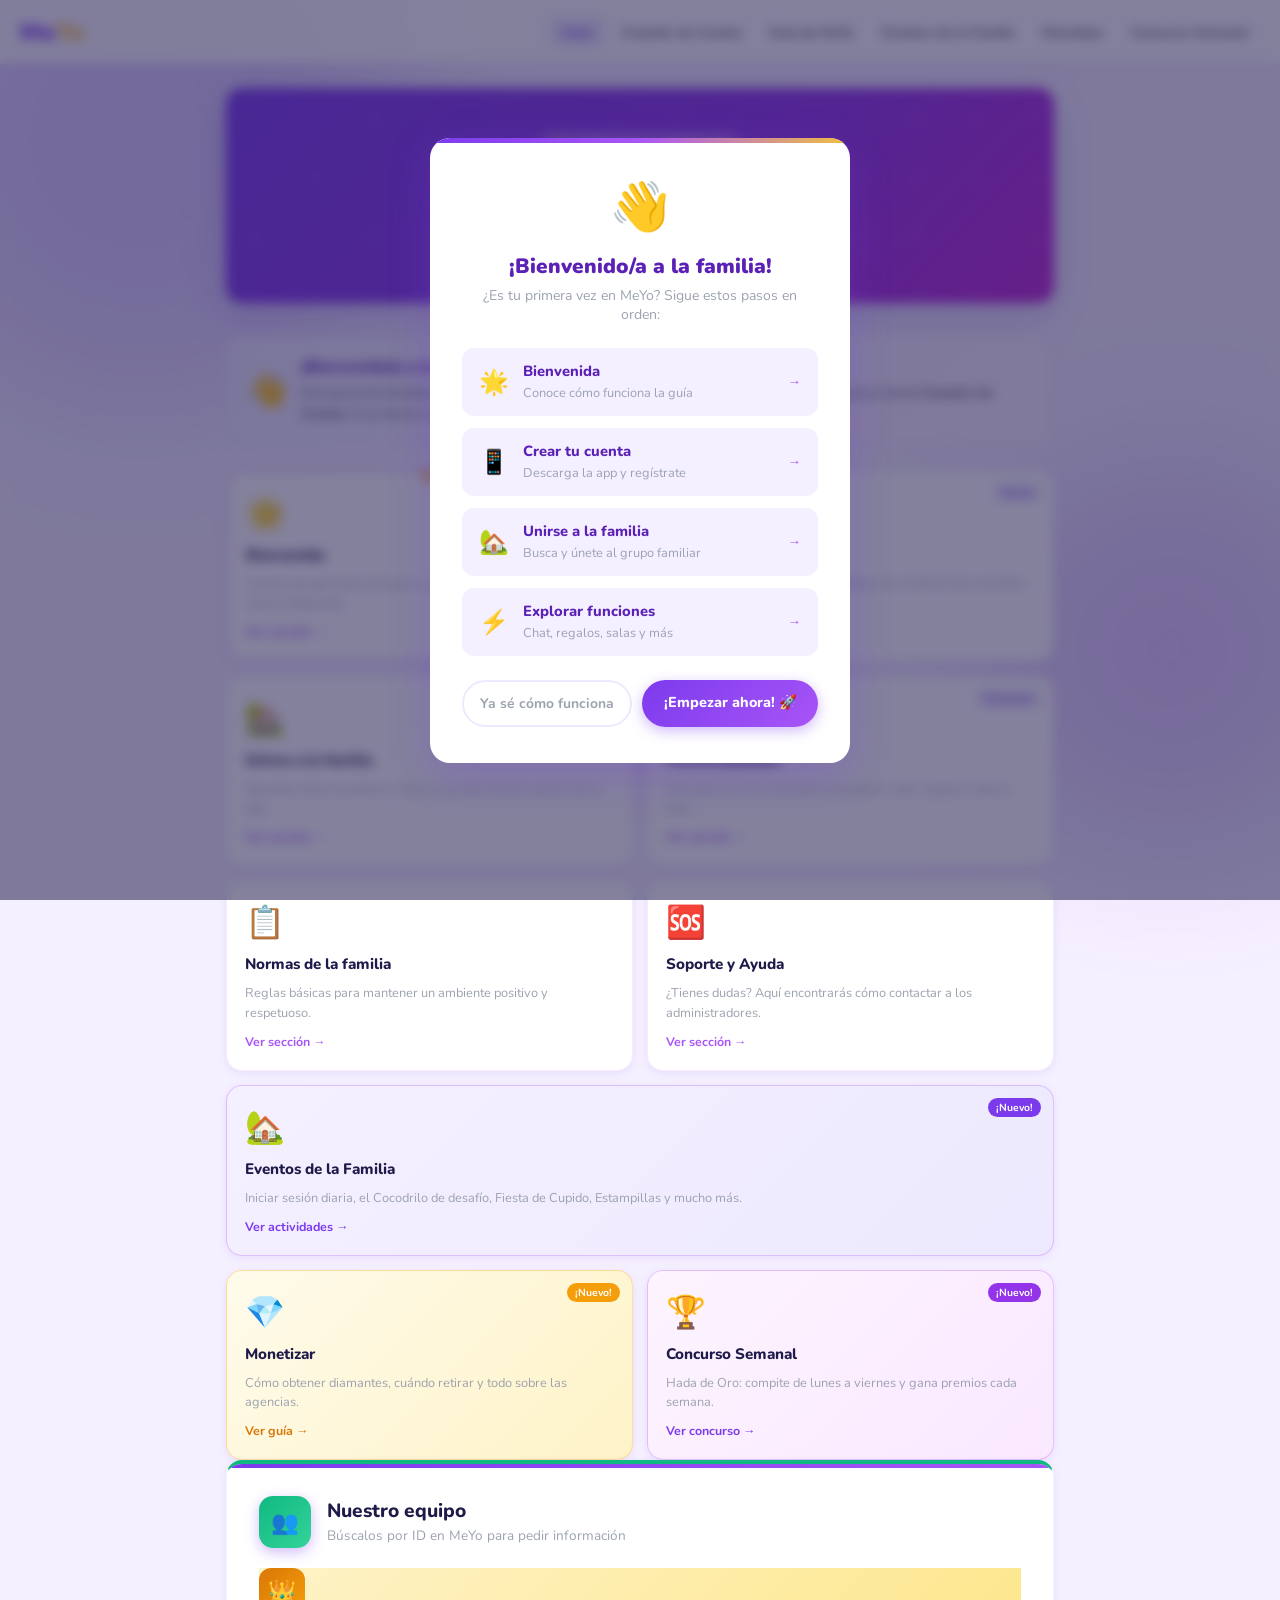
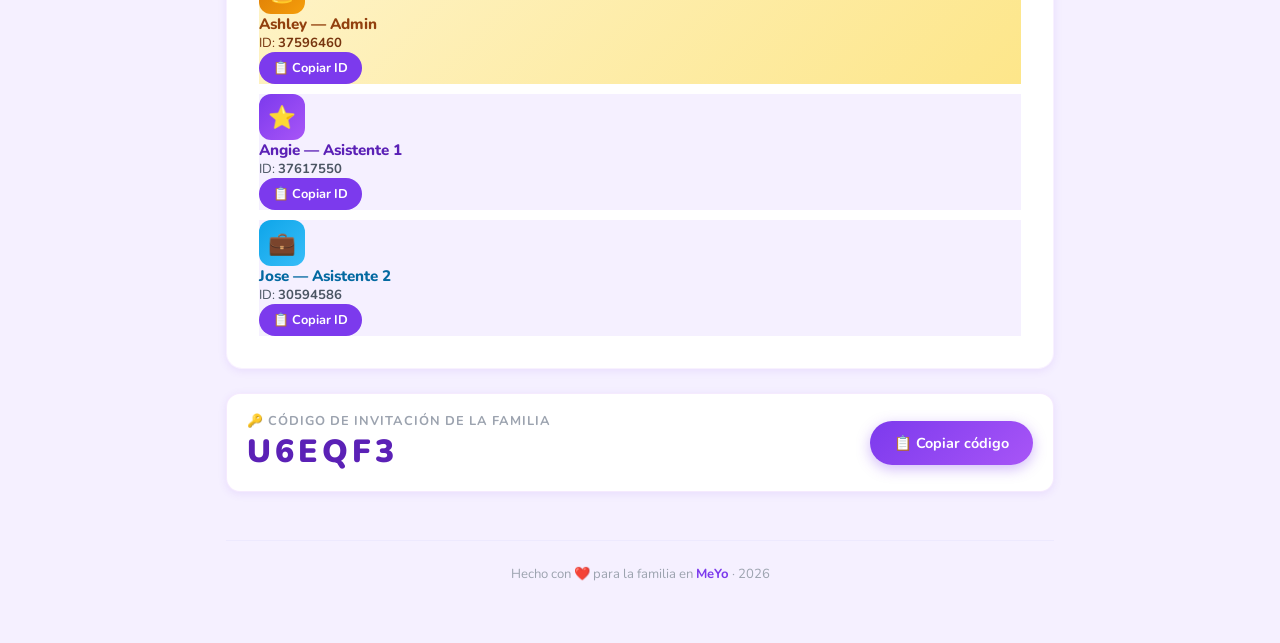
==== commit a23e36f3: "JSO:Se actualiza Version de Meyo" ====
--- a/index.html
+++ b/index.html
@@ -10,10 +10,9 @@
     .hub-grid {
       display: grid;
       grid-template-columns: 1fr 1fr;
-      gap: 16px;
+      gap: 14px;
       margin-top: 8px;
     }
-    @media (max-width: 520px) { .hub-grid { grid-template-columns: 1fr; } }
 
     .hub-card {
       display: flex;
@@ -22,13 +21,14 @@
       gap: 10px;
       background: var(--white);
       border-radius: 16px;
-      padding: 24px 22px;
+      padding: 20px 18px;
       text-decoration: none;
       border: 1px solid rgba(168,85,247,.10);
       box-shadow: var(--shadow-sm);
       transition: all var(--transition);
       position: relative;
       overflow: hidden;
+      min-width: 0; /* prevent overflow in grid */
     }
     .hub-card::before {
       content: '';
@@ -53,20 +53,22 @@
     .hub-card:hover .hub-icon { transform: scale(1.15) rotate(-5deg); }
 
     .hub-card-title {
-      font-size: .97rem;
+      font-size: .95rem;
       font-weight: 800;
       color: var(--text-dark);
       position: relative;
+      word-break: break-word;
     }
     .hub-card-desc {
-      font-size: .82rem;
+      font-size: .8rem;
       color: var(--text-light);
       line-height: 1.5;
       position: relative;
+      word-break: break-word;
     }
     .hub-arrow {
       margin-top: auto;
-      font-size: .8rem;
+      font-size: .78rem;
       font-weight: 700;
       color: var(--purple-light);
       display: flex;
@@ -79,45 +81,67 @@
 
     .hub-step-tag {
       position: absolute;
-      top: 14px;
-      right: 14px;
+      top: 12px;
+      right: 12px;
       background: var(--purple-mist);
       color: var(--purple);
-      font-size: .7rem;
+      font-size: .65rem;
       font-weight: 700;
-      padding: 2px 10px;
+      padding: 2px 8px;
       border-radius: 999px;
+      white-space: nowrap;
     }
 
     .welcome-banner {
       background: linear-gradient(135deg, var(--purple-mist), #faf0ff);
       border-radius: 14px;
-      padding: 24px 26px;
-      margin-bottom: 28px;
+      padding: 20px;
+      margin-bottom: 24px;
       display: flex;
       align-items: center;
-      gap: 18px;
+      gap: 14px;
       border: 1px solid rgba(168,85,247,.2);
     }
-    .welcome-banner .wicon { font-size: 2.4rem; }
-    .welcome-banner h2 { font-size: 1.1rem; font-weight: 800; color: var(--purple-dark); margin-bottom: 4px; }
-    .welcome-banner p  { font-size: .88rem; color: var(--text-mid); line-height: 1.6; }
+    .welcome-banner .wicon { font-size: 2rem; flex-shrink: 0; }
+    .welcome-banner h2 { font-size: 1rem; font-weight: 800; color: var(--purple-dark); margin-bottom: 4px; }
+    .welcome-banner p  { font-size: .84rem; color: var(--text-mid); line-height: 1.6; }
 
     .quick-code {
       background: var(--white);
       border-radius: 14px;
-      padding: 20px 24px;
-      margin-top: 24px;
+      padding: 18px 20px;
+      margin-top: 20px;
       border: 1px solid rgba(168,85,247,.12);
       box-shadow: var(--shadow-sm);
       display: flex;
       align-items: center;
       justify-content: space-between;
-      gap: 16px;
+      gap: 14px;
       flex-wrap: wrap;
     }
-    .quick-code-label { font-size: .83rem; font-weight: 700; color: var(--text-light); text-transform: uppercase; letter-spacing: 1px; }
-    .quick-code-number { font-size: 1.8rem; font-weight: 900; letter-spacing: 5px; color: var(--purple-dark); }
+    .quick-code-label { font-size: .8rem; font-weight: 700; color: var(--text-light); text-transform: uppercase; letter-spacing: 1px; }
+    .quick-code-number { font-size: 1.6rem; font-weight: 900; letter-spacing: 4px; color: var(--purple-dark); }
+
+    /* ── MOBILE (≤ 640px) ── */
+    @media (max-width: 640px) {
+      .hub-grid {
+        grid-template-columns: 1fr;
+        gap: 12px;
+      }
+      .hub-card-actividades {
+        grid-column: span 1 !important;
+      }
+      .welcome-banner {
+        padding: 16px;
+        gap: 12px;
+      }
+      .welcome-banner .wicon { font-size: 1.6rem; }
+    }
+
+    /* ── TABLET (641px – 860px): keep 2 cols but span-2 works fine ── */
+    @media (min-width: 641px) {
+      .hub-card-actividades { grid-column: span 2; }
+    }
   </style>
 </head>
 <body>
@@ -134,12 +158,11 @@
     </button>
     <ul class="navbar-links" id="nav-links">
       <li><a href="index.html">Inicio</a></li>
-      <li><a href="bienvenida.html">Bienvenida</a></li>
-      <li><a href="paso1.html">Crear cuenta</a></li>
-      <li><a href="paso2.html">Unirse</a></li>
-      <li><a href="paso3.html">Funciones</a></li>
-      <li><a href="normas.html">Normas</a></li>
-      <li><a href="soporte.html">Soporte</a></li>
+      <li><a href="paso1.html">Creación de Cuenta</a></li>
+      <li><a href="paso3.html">Guía de MeYo</a></li>
+      <li><a href="familia-actividades.html">Eventos de la Familia</a></li>
+      <li><a href="monetizar.html">Monetizar</a></li>
+      <li><a href="concurso-semanal.html">Concurso Semanal</a></li>
     </ul>
   </nav>
 
@@ -157,7 +180,7 @@
       <div class="wicon">👋</div>
       <div>
         <h2>¡Bienvenido/a a la familia!</h2>
-        <p>Esta guía está dividida en secciones para que puedas seguirla paso a paso. Si eres nuevo, empieza desde <strong>Crear cuenta</strong>. Si ya tienes cuenta, ve directo a <strong>Unirse</strong>.</p>
+        <p>Esta guía está dividida en secciones para que puedas seguirla paso a paso. Si eres nuevo, empieza desde <strong>Creación de Cuenta</strong>. Si ya tienes cuenta, ve directo a <strong>Guía de MeYo</strong>.</p>
       </div>
     </div>
 
@@ -208,6 +231,30 @@
         <div class="hub-card-title">Soporte y Ayuda</div>
         <div class="hub-card-desc">¿Tienes dudas? Aquí encontrarás cómo contactar a los administradores.</div>
         <div class="hub-arrow">Ver sección →</div>
+      </a>
+
+      <a href="familia-actividades.html" class="hub-card hub-card-actividades" style="background: linear-gradient(135deg, #f5f0ff, #ede9fe); border-color: rgba(168,85,247,.3);">
+        <div class="hub-icon">🏡</div>
+        <div class="hub-card-title">Eventos de la Familia</div>
+        <div class="hub-card-desc">Iniciar sesión diaria, el Cocodrilo de desafío, Fiesta de Cupido, Estampillas y mucho más.</div>
+        <div class="hub-arrow" style="color: var(--purple);">Ver actividades →</div>
+        <span class="hub-step-tag" style="background: var(--purple); color: white;">¡Nuevo!</span>
+      </a>
+
+      <a href="monetizar.html" class="hub-card" style="background: linear-gradient(135deg, #fffbeb, #fef3c7); border-color: rgba(245,158,11,.3);">
+        <div class="hub-icon">💎</div>
+        <div class="hub-card-title">Monetizar</div>
+        <div class="hub-card-desc">Cómo obtener diamantes, cuándo retirar y todo sobre las agencias.</div>
+        <div class="hub-arrow" style="color: #d97706;">Ver guía →</div>
+        <span class="hub-step-tag" style="background: #f59e0b; color: white;">¡Nuevo!</span>
+      </a>
+
+      <a href="concurso-semanal.html" class="hub-card" style="background: linear-gradient(135deg, #fdf4ff, #fae8ff); border-color: rgba(168,85,247,.3);">
+        <div class="hub-icon">🏆</div>
+        <div class="hub-card-title">Concurso Semanal</div>
+        <div class="hub-card-desc">Hada de Oro: compite de lunes a viernes y gana premios cada semana.</div>
+        <div class="hub-arrow" style="color: var(--purple);">Ver concurso →</div>
+        <span class="hub-step-tag" style="background: var(--purple-mid); color: white;">¡Nuevo!</span>
       </a>
     </div>
 
@@ -221,25 +268,25 @@
         </div>
       </div>
       <div style="display:flex;flex-direction:column;gap:10px;margin-top:4px;">
-        <div style="display:flex;align-items:center;gap:14px;background:linear-gradient(135deg,#fef3c7,#fde68a);border-radius:12px;padding:14px 16px;">
+        <div class="team-row" style="background:linear-gradient(135deg,#fef3c7,#fde68a)">
           <div style="width:46px;height:46px;border-radius:12px;background:linear-gradient(135deg,#d97706,#f59e0b);display:flex;align-items:center;justify-content:center;font-size:1.4rem;flex-shrink:0;">&#x1F451;</div>
-          <div style="flex:1;">
+          <div class="team-row-info">
             <div style="font-size:.95rem;font-weight:800;color:#92400e;">Ashley &mdash; Admin</div>
             <div style="font-size:.82rem;color:#78350f;">ID: <strong>37596460</strong></div>
           </div>
           <button class="copy-btn" data-copy="37596460" style="margin:0;padding:7px 14px;font-size:.8rem;">&#x1F4CB; Copiar ID</button>
         </div>
-        <div style="display:flex;align-items:center;gap:14px;background:var(--purple-soft);border-radius:12px;padding:14px 16px;">
+        <div class="team-row" style="background:var(--purple-soft)">
           <div style="width:46px;height:46px;border-radius:12px;background:linear-gradient(135deg,var(--purple),var(--purple-light));display:flex;align-items:center;justify-content:center;font-size:1.4rem;flex-shrink:0;">&#x2B50;</div>
-          <div style="flex:1;">
+          <div class="team-row-info">
             <div style="font-size:.95rem;font-weight:800;color:var(--purple-dark);">Angie &mdash; Asistente 1</div>
             <div style="font-size:.82rem;color:var(--text-mid);">ID: <strong>37617550</strong></div>
           </div>
           <button class="copy-btn" data-copy="37617550" style="margin:0;padding:7px 14px;font-size:.8rem;">&#x1F4CB; Copiar ID</button>
         </div>
-        <div style="display:flex;align-items:center;gap:14px;background:var(--purple-soft);border-radius:12px;padding:14px 16px;">
+        <div class="team-row" style="background:var(--purple-soft)">
           <div style="width:46px;height:46px;border-radius:12px;background:linear-gradient(135deg,#0ea5e9,#38bdf8);display:flex;align-items:center;justify-content:center;font-size:1.4rem;flex-shrink:0;">&#x1F4BC;</div>
-          <div style="flex:1;">
+          <div class="team-row-info">
             <div style="font-size:.95rem;font-weight:800;color:#0369a1;">Jose &mdash; Asistente 2</div>
             <div style="font-size:.82rem;color:var(--text-mid);">ID: <strong>30594586</strong></div>
           </div>
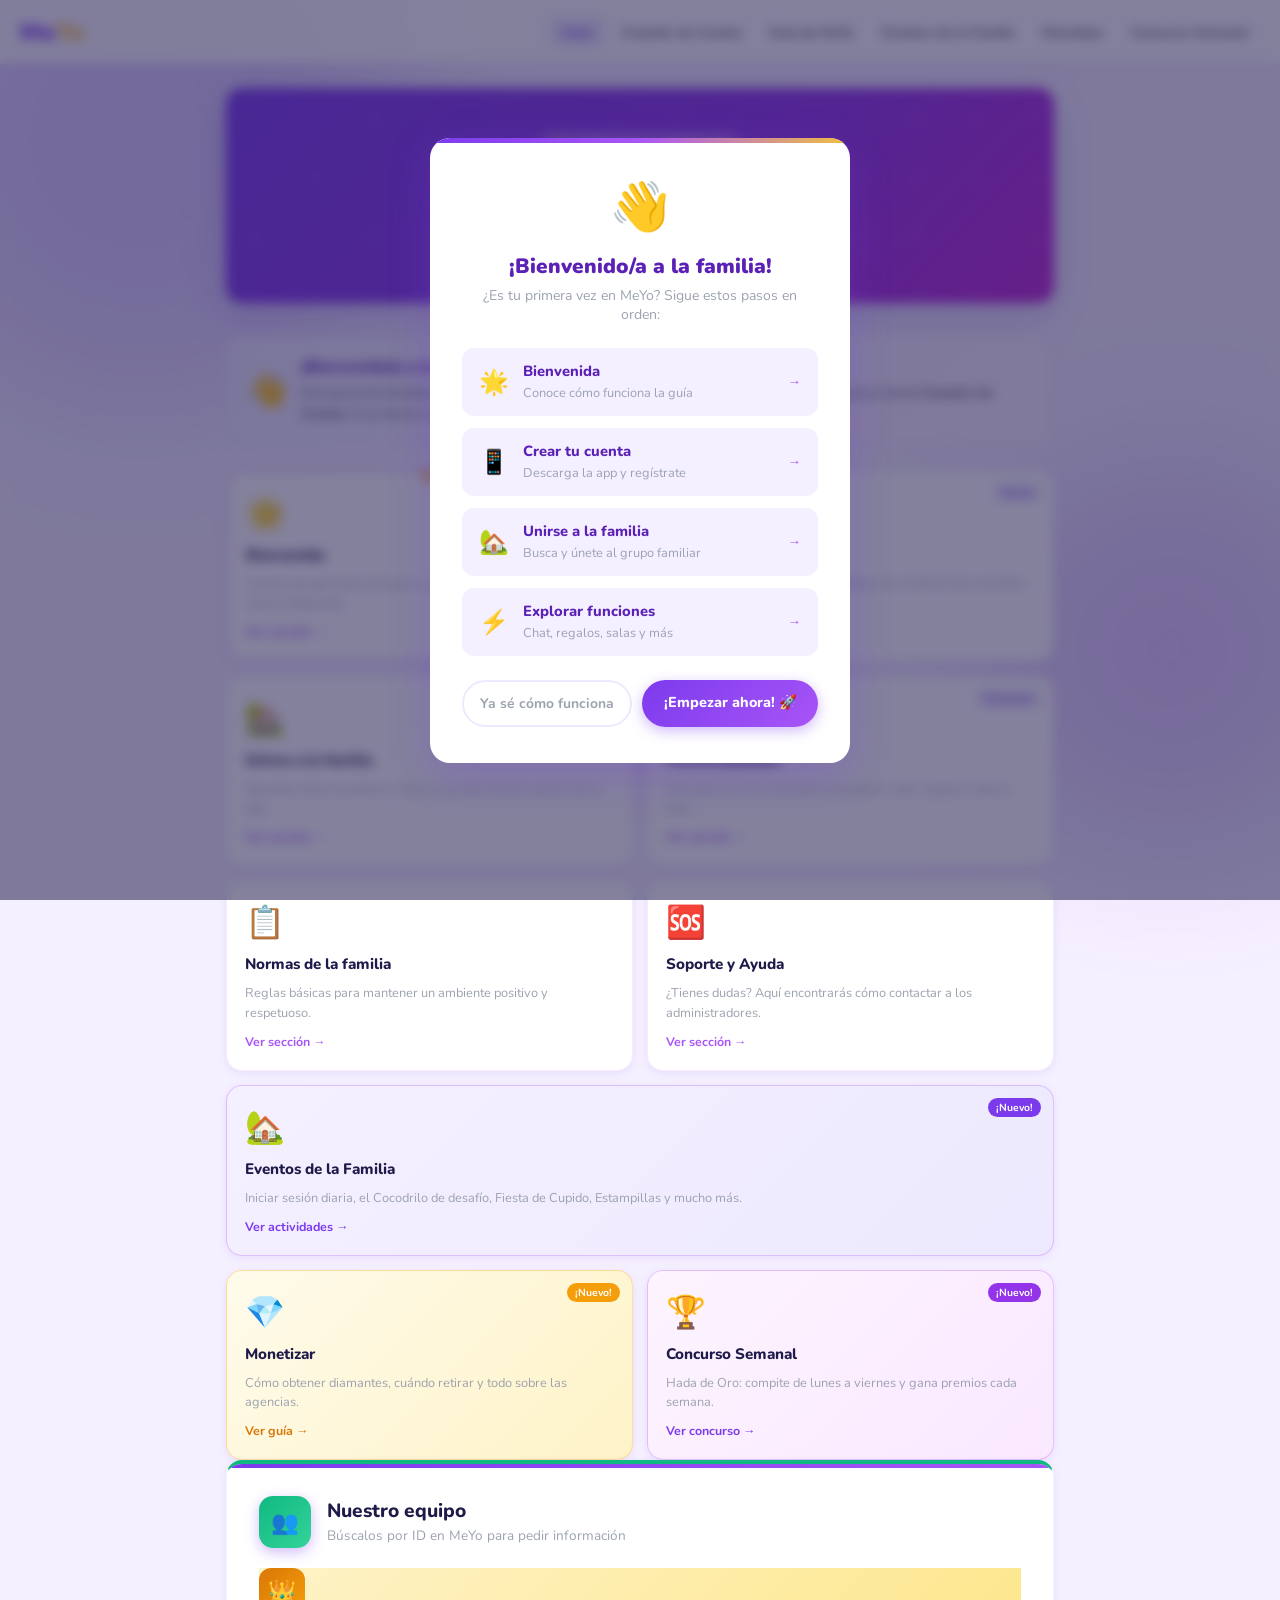
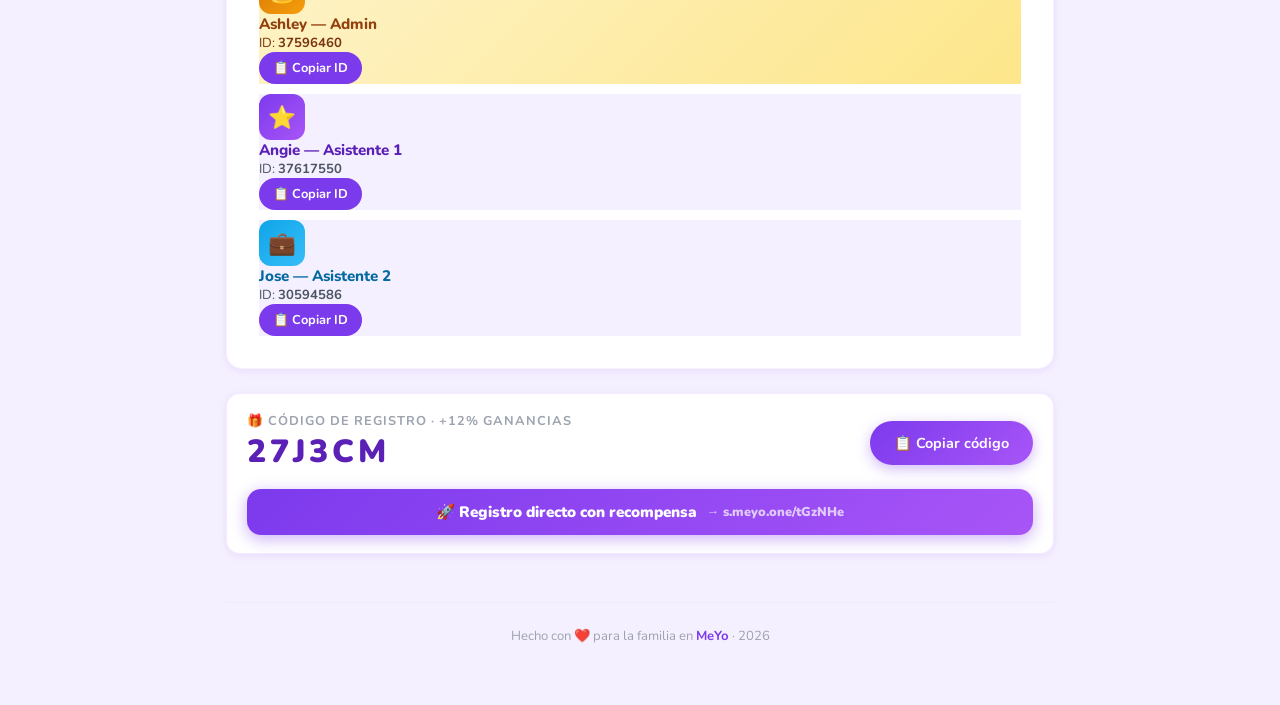
==== commit b9e64d2a: "JSO: Se actualiza proyecto" ====
--- a/index.html
+++ b/index.html
@@ -296,12 +296,17 @@
     </div>
 
     <!-- Quick Code -->
-    <div class="quick-code animate-in">
-      <div>
-        <div class="quick-code-label">🔑 Código de invitación de la familia</div>
-        <div class="quick-code-number" style="font-size:2rem;letter-spacing:4px;">U6EQF3</div>
-      </div>
-      <button class="btn btn-primary" data-copy="U6EQF3">📋 Copiar código</button>
+    <div class="quick-code animate-in" style="flex-direction:column;gap:16px;">
+      <div style="width:100%;display:flex;align-items:center;justify-content:space-between;flex-wrap:wrap;gap:12px;">
+        <div>
+          <div class="quick-code-label">🎁 Código de registro · +12% ganancias</div>
+          <div class="quick-code-number" style="font-size:2rem;letter-spacing:4px;">27J3CM</div>
+        </div>
+        <button class="btn btn-primary" data-copy="27J3CM">📋 Copiar código</button>
+      </div>
+      <a href="https://s.meyo.one/tGzNHe" target="_blank" style="width:100%;display:flex;align-items:center;justify-content:center;gap:10px;background:linear-gradient(135deg,#7c3aed,#a855f7);color:white;border-radius:14px;padding:13px 20px;text-decoration:none;font-weight:900;font-size:.95rem;box-shadow:0 4px 16px rgba(124,58,237,.4);">
+        🚀 Registro directo con recompensa <span style="opacity:.7;font-size:.8rem;">→ s.meyo.one/tGzNHe</span>
+      </a>
     </div>
 
     <footer class="page-footer">
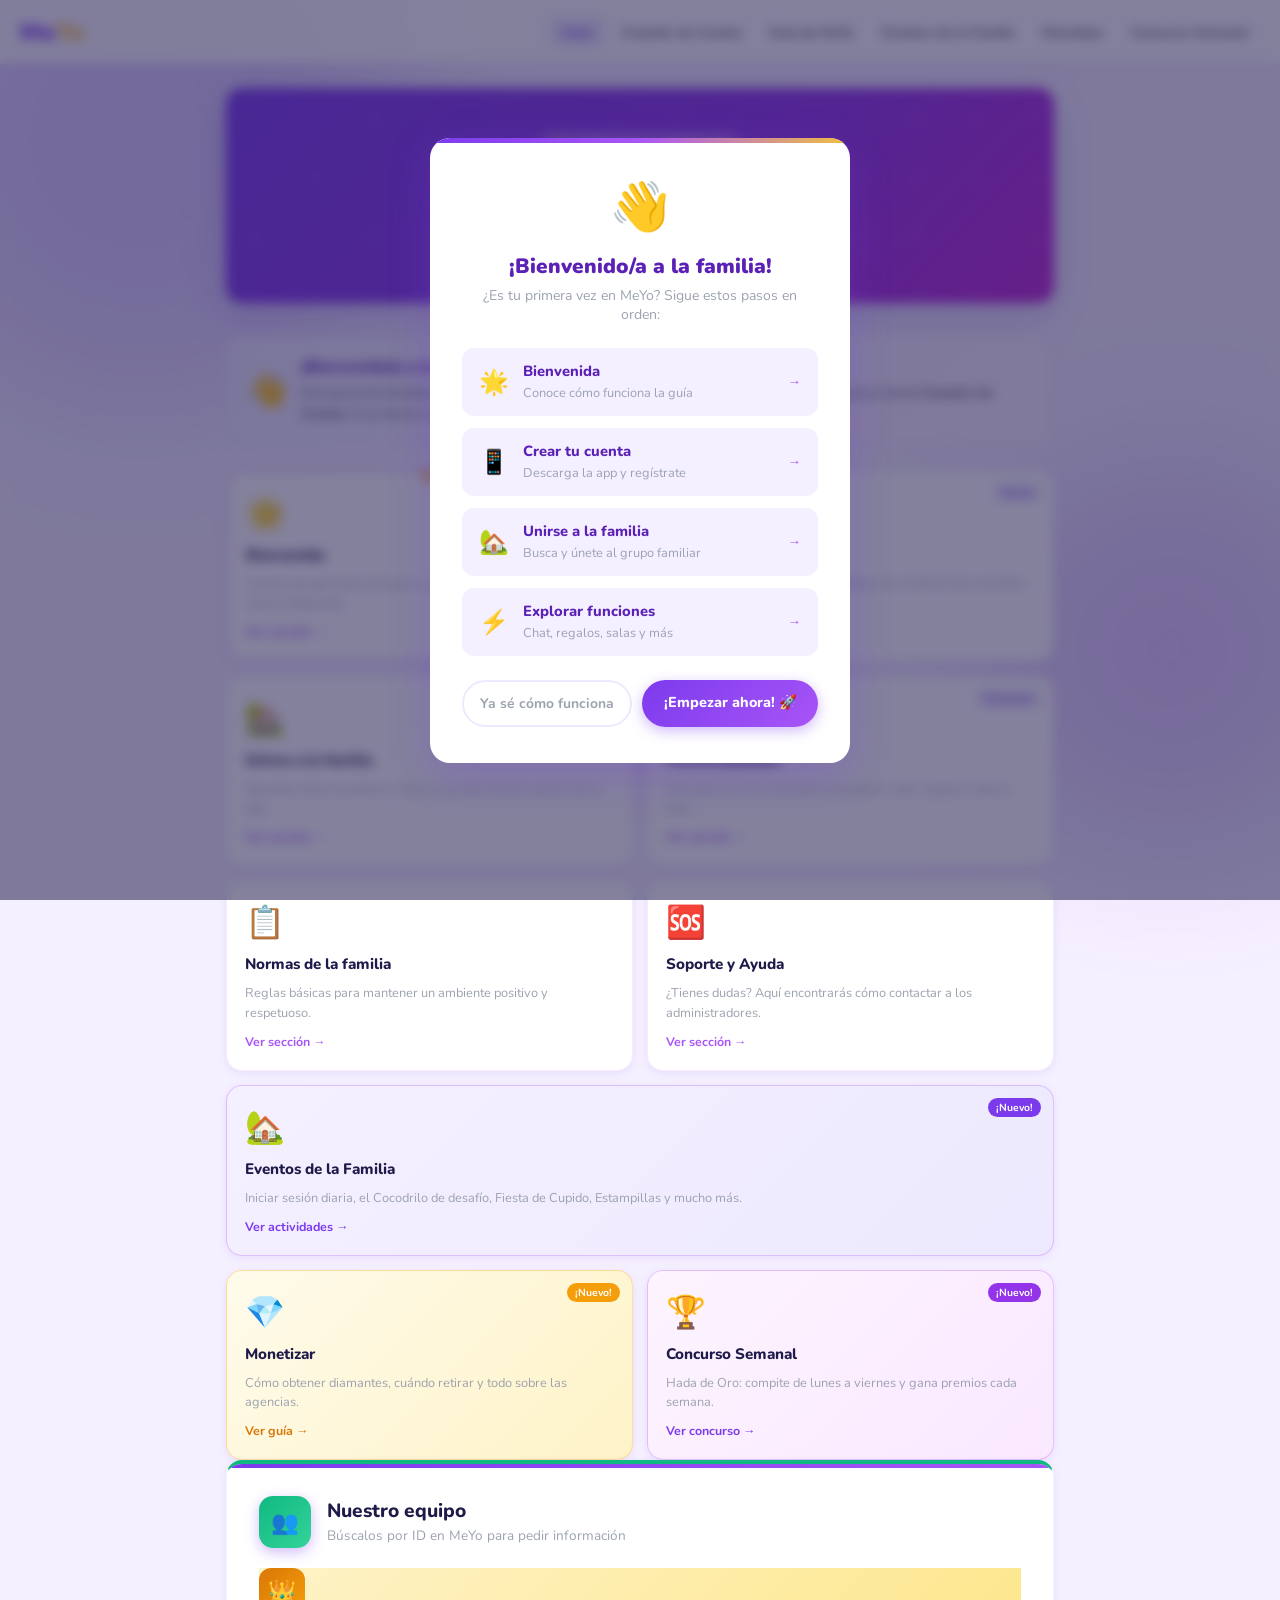
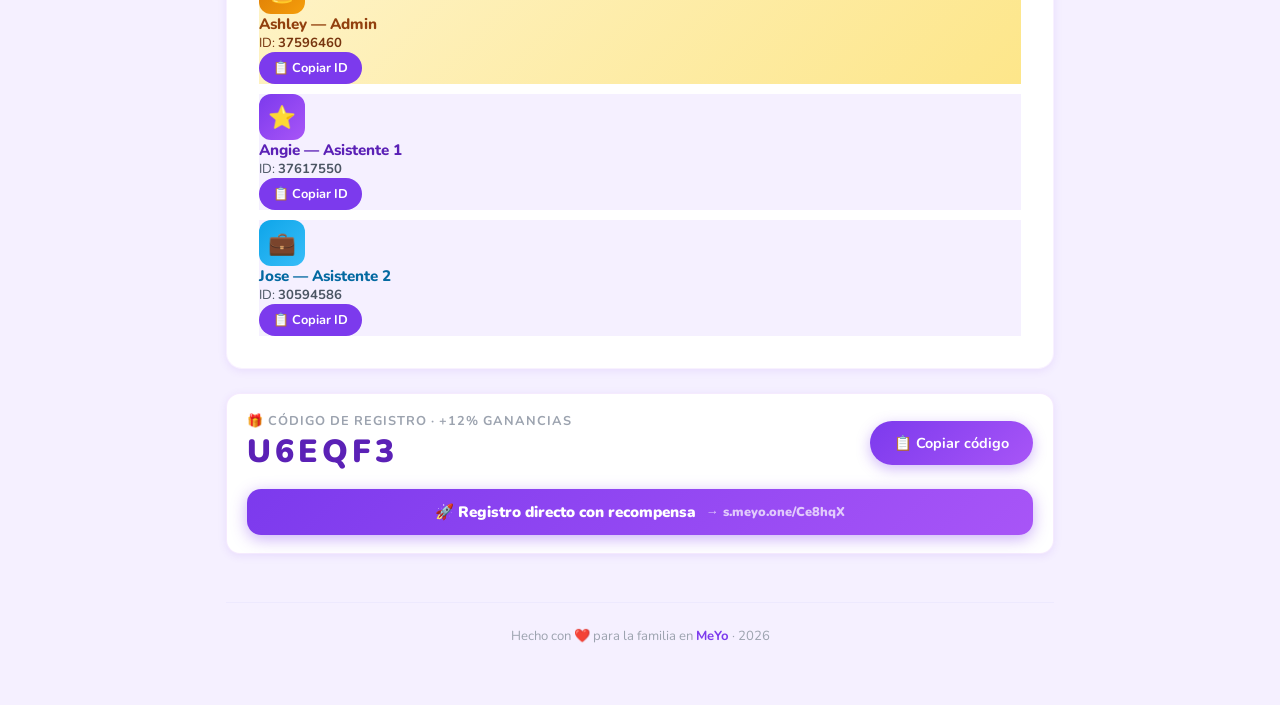
==== commit 62e999bc: "JSO: Se actualiza con codigo de Vale" ====
--- a/index.html
+++ b/index.html
@@ -1,4 +1,4 @@
-<!DOCTYPE html>
+﻿<!DOCTYPE html>
 <html lang="es">
 <head>
   <meta charset="UTF-8" />
@@ -300,12 +300,12 @@
       <div style="width:100%;display:flex;align-items:center;justify-content:space-between;flex-wrap:wrap;gap:12px;">
         <div>
           <div class="quick-code-label">🎁 Código de registro · +12% ganancias</div>
-          <div class="quick-code-number" style="font-size:2rem;letter-spacing:4px;">27J3CM</div>
-        </div>
-        <button class="btn btn-primary" data-copy="27J3CM">📋 Copiar código</button>
-      </div>
-      <a href="https://s.meyo.one/tGzNHe" target="_blank" style="width:100%;display:flex;align-items:center;justify-content:center;gap:10px;background:linear-gradient(135deg,#7c3aed,#a855f7);color:white;border-radius:14px;padding:13px 20px;text-decoration:none;font-weight:900;font-size:.95rem;box-shadow:0 4px 16px rgba(124,58,237,.4);">
-        🚀 Registro directo con recompensa <span style="opacity:.7;font-size:.8rem;">→ s.meyo.one/tGzNHe</span>
+          <div class="quick-code-number" style="font-size:2rem;letter-spacing:4px;">U6EQF3</div>
+        </div>
+        <button class="btn btn-primary" data-copy="U6EQF3">📋 Copiar código</button>
+      </div>
+      <a href="https://s.meyo.one/Ce8hqX" target="_blank" style="width:100%;display:flex;align-items:center;justify-content:center;gap:10px;background:linear-gradient(135deg,#7c3aed,#a855f7);color:white;border-radius:14px;padding:13px 20px;text-decoration:none;font-weight:900;font-size:.95rem;box-shadow:0 4px 16px rgba(124,58,237,.4);">
+        🚀 Registro directo con recompensa <span style="opacity:.7;font-size:.8rem;">→ s.meyo.one/Ce8hqX</span>
       </a>
     </div>
 
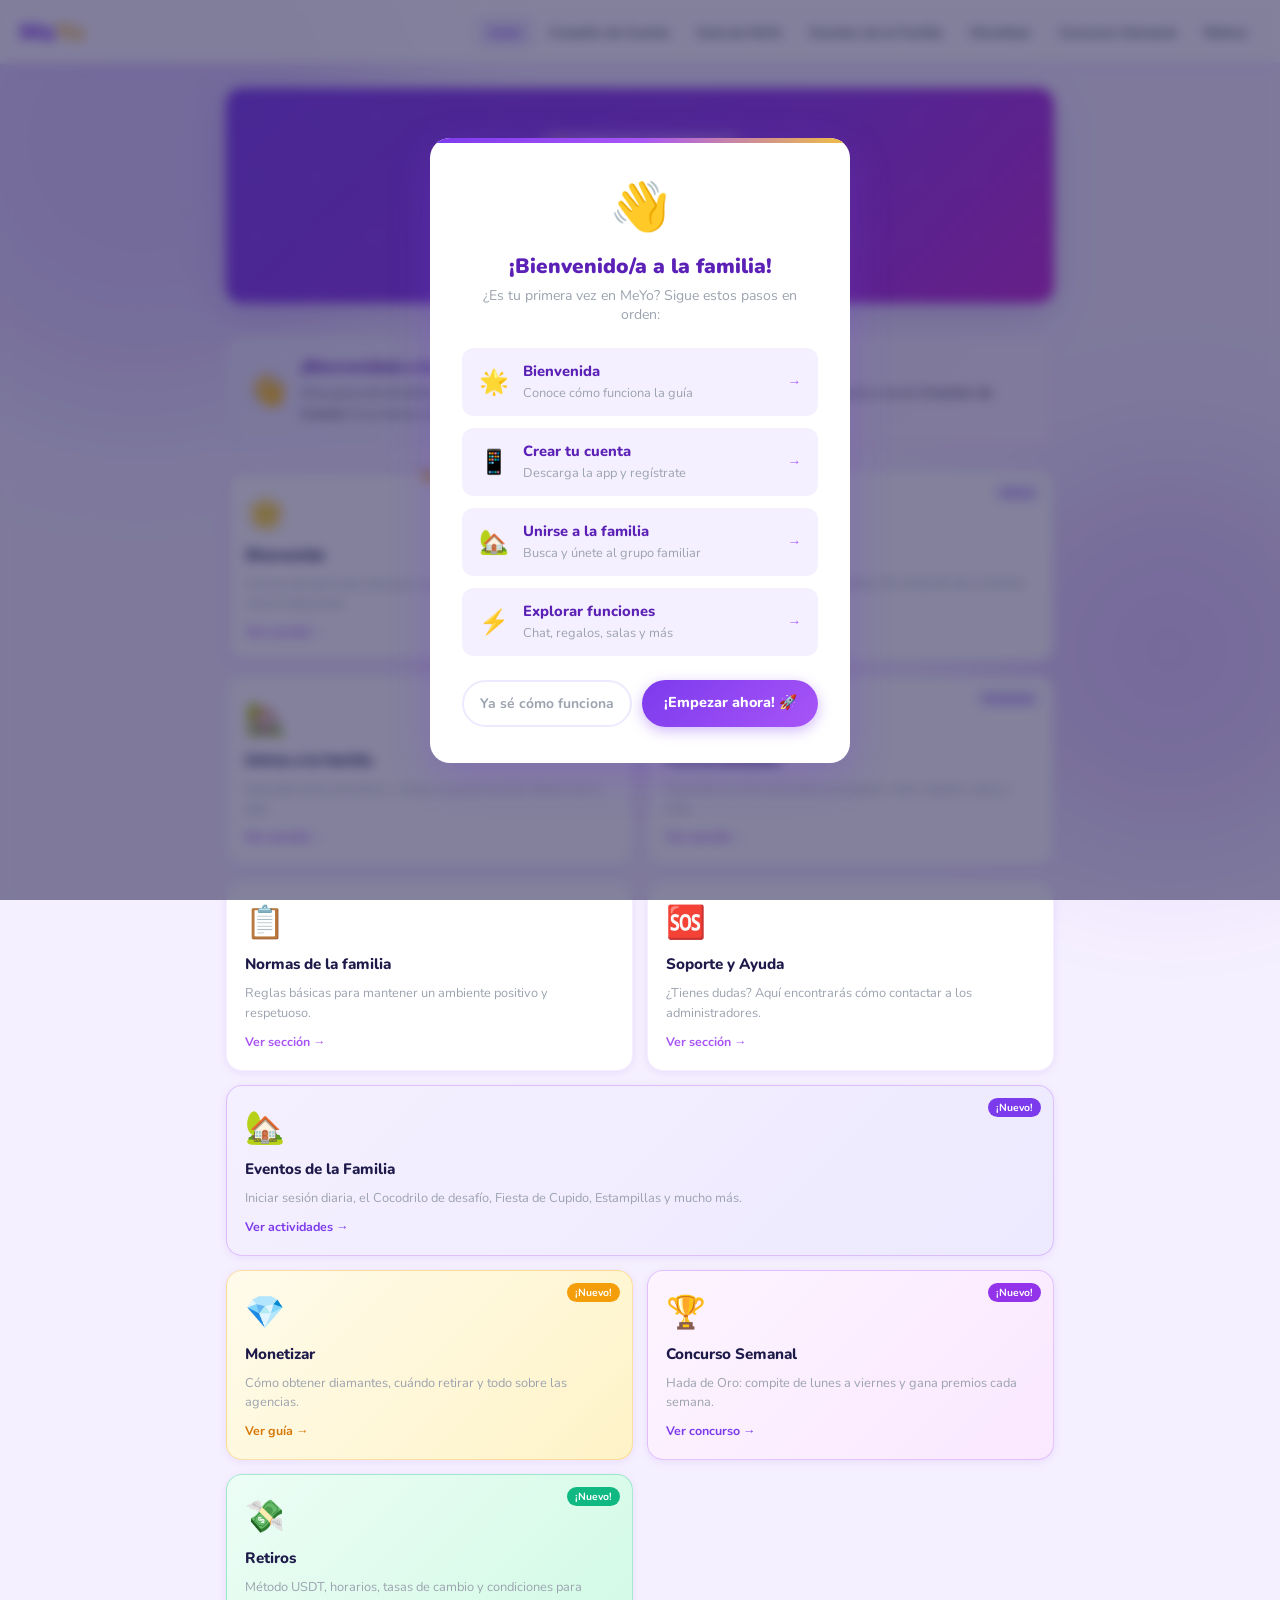
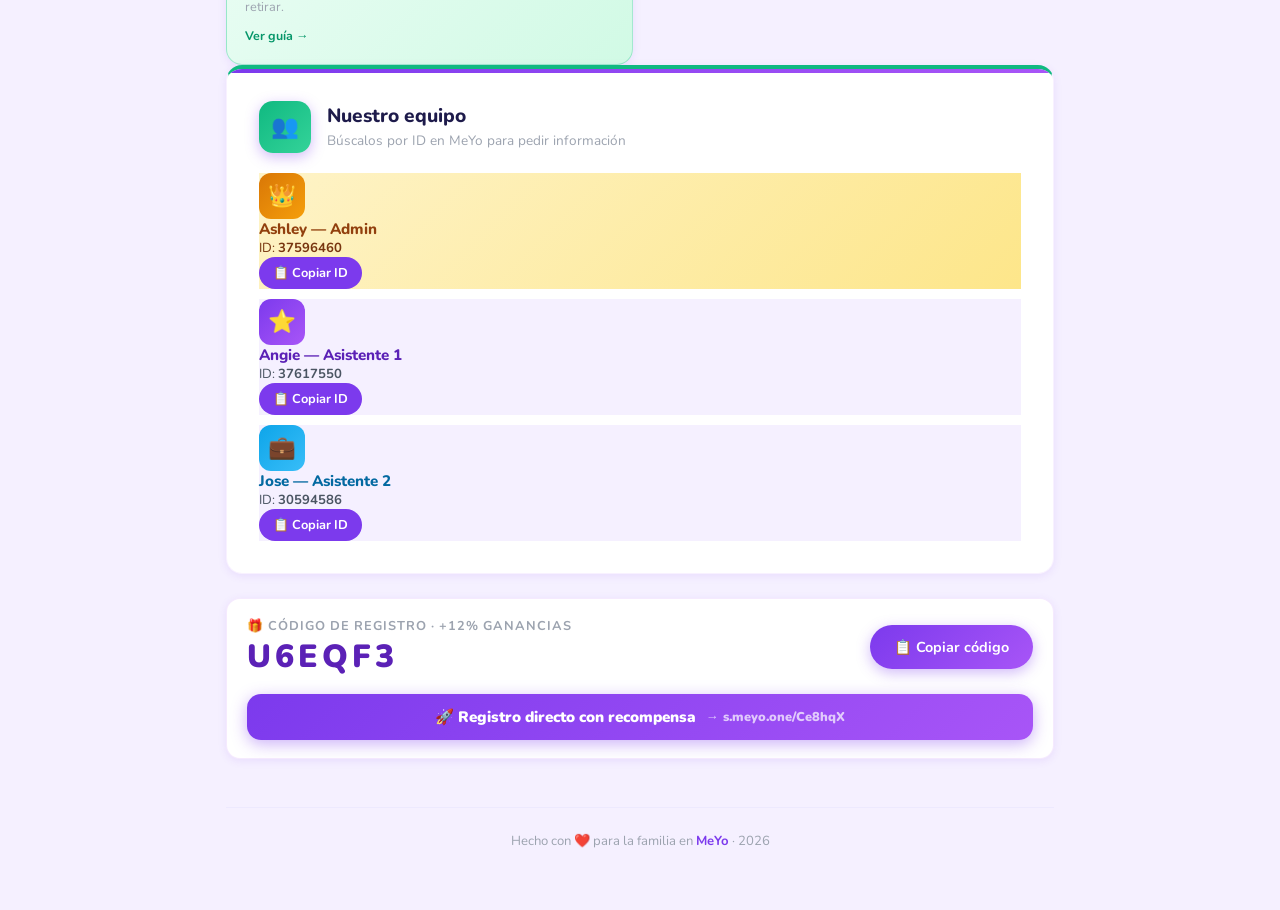
==== commit 6087a606: "JSO: Se actualiza seccion de retiro" ====
--- a/index.html
+++ b/index.html
@@ -163,6 +163,7 @@
       <li><a href="familia-actividades.html">Eventos de la Familia</a></li>
       <li><a href="monetizar.html">Monetizar</a></li>
       <li><a href="concurso-semanal.html">Concurso Semanal</a></li>
+      <li><a href="retiros.html">Retiros</a></li>
     </ul>
   </nav>
 
@@ -256,6 +257,14 @@
         <div class="hub-arrow" style="color: var(--purple);">Ver concurso →</div>
         <span class="hub-step-tag" style="background: var(--purple-mid); color: white;">¡Nuevo!</span>
       </a>
+
+      <a href="retiros.html" class="hub-card" style="background: linear-gradient(135deg, #ecfdf5, #d1fae5); border-color: rgba(16,185,129,.3);">
+        <div class="hub-icon">💸</div>
+        <div class="hub-card-title">Retiros</div>
+        <div class="hub-card-desc">Método USDT, horarios, tasas de cambio y condiciones para retirar.</div>
+        <div class="hub-arrow" style="color: #059669;">Ver guía →</div>
+        <span class="hub-step-tag" style="background: #10b981; color: white;">¡Nuevo!</span>
+      </a>
     </div>
 
     <!-- Team Contacts -->
